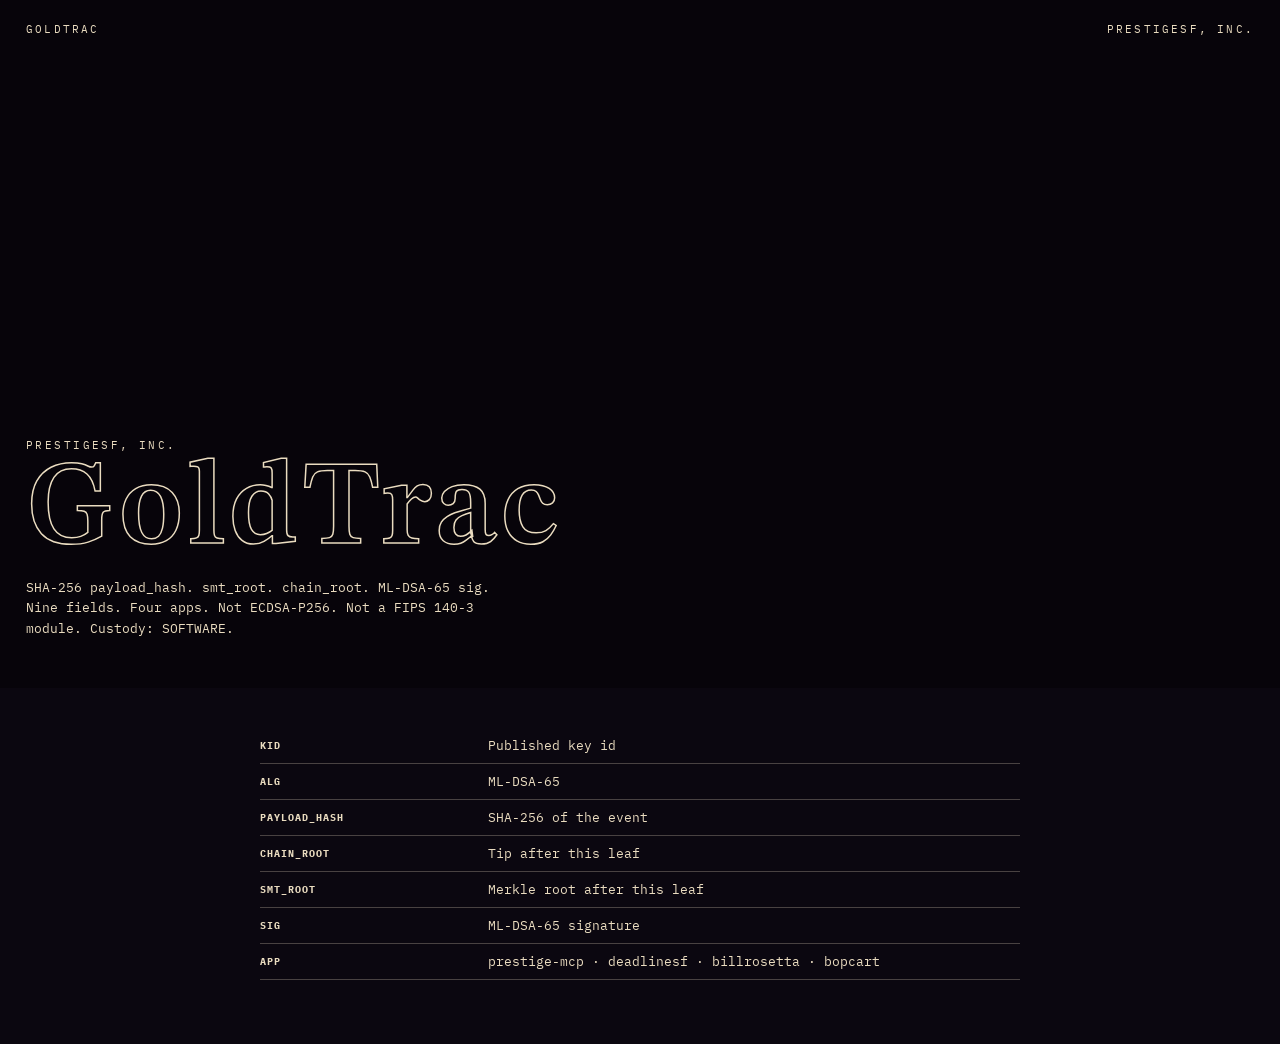
==== index.html @ 7d43ab8f "GoldTrac public face for goldtrac.grok.me — PrestigeSF, Inc." ====
<!DOCTYPE html>
<html lang="en">
<head>
  <meta charset="UTF-8" />
  <meta name="viewport" content="width=device-width, initial-scale=1" />
  <title>GoldTrac — PrestigeSF</title>
  <link href="https://fonts.googleapis.com/css2?family=STIX+Two+Text:wght@600&family=IBM+Plex+Mono:wght@400;500&display=swap" rel="stylesheet" />
  <style>
    * { box-sizing: border-box; margin: 0; }
    html, body { min-height: 100%; background: #07040a; color: #eadcc0; font-family: "IBM Plex Mono", ui-monospace, monospace; }
    header { display: flex; justify-content: space-between; padding: 22px 26px; font-size: 11px; letter-spacing: .2em; text-transform: uppercase; }
    a { color: #eadcc0; text-decoration: none; }
    .stage { min-height: 70vh; display: flex; flex-direction: column; justify-content: flex-end; padding: 0 26px 48px; max-width: 820px; }
    .kicker { font-size: 11px; letter-spacing: .22em; text-transform: uppercase; margin-bottom: 12px; }
    h1 { font-family: "STIX Two Text", serif; font-weight: 600; font-size: clamp(64px, 14vw, 120px); line-height: .8; color: transparent; -webkit-text-stroke: 1.5px #eadcc0; letter-spacing: .04em; }
    .facts { margin-top: 18px; font-size: 13px; line-height: 1.6; max-width: 38em; }
    .sheet { background: #0b0710; padding: 40px 26px 64px; }
    .wrap { max-width: 760px; margin: 0 auto; }
    table { width: 100%; border-collapse: collapse; font-size: 13px; }
    th, td { text-align: left; padding: 9px 0; border-bottom: 1px solid rgba(234,220,192,.28); }
    th { width: 30%; font-size: 10px; letter-spacing: .1em; text-transform: uppercase; }
  </style>
</head>
<body>
  <header>
    <span>GoldTrac</span>
    <span>PrestigeSF, Inc.</span>
  </header>
  <div class="stage">
    <p class="kicker">PrestigeSF, Inc.</p>
    <h1>GoldTrac</h1>
    <div class="facts">
      <p>SHA-256 payload_hash. smt_root. chain_root. ML-DSA-65 sig.</p>
      <p>Nine fields. Four apps. Not ECDSA-P256. Not a FIPS 140-3 module. Custody: SOFTWARE.</p>
    </div>
  </div>
  <div class="sheet">
    <div class="wrap">
      <table>
        <tr><th>kid</th><td>Published key id</td></tr>
        <tr><th>alg</th><td>ML-DSA-65</td></tr>
        <tr><th>payload_hash</th><td>SHA-256 of the event</td></tr>
        <tr><th>chain_root</th><td>Tip after this leaf</td></tr>
        <tr><th>smt_root</th><td>Merkle root after this leaf</td></tr>
        <tr><th>sig</th><td>ML-DSA-65 signature</td></tr>
        <tr><th>app</th><td>prestige-mcp · deadlinesf · billrosetta · bopcart</td></tr>
      </table>
    </div>
  </div>
</body>
</html>
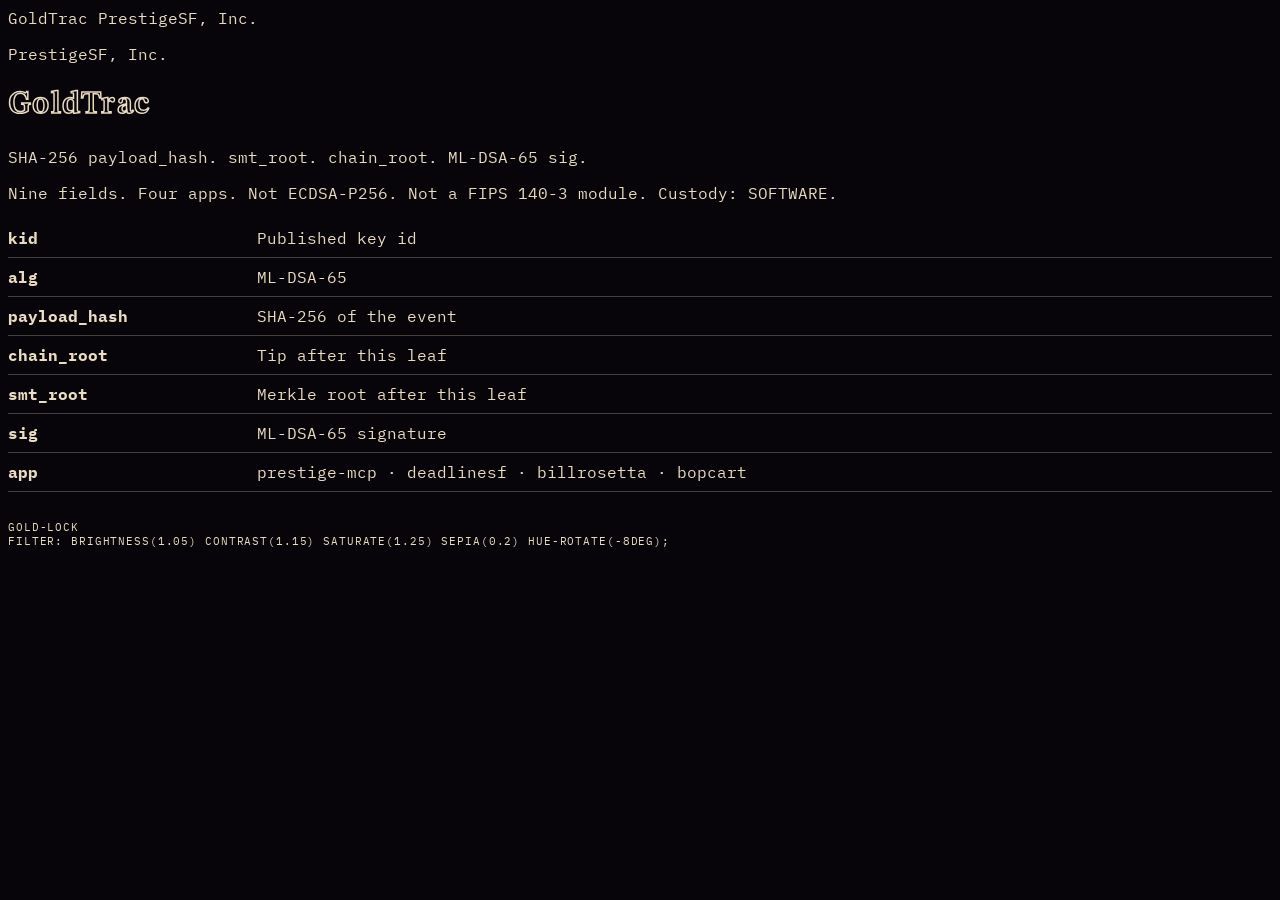
==== commit 1eab759c: "Bind gold-lock filter into the public landing" ====
--- a/index.html
+++ b/index.html
@@ -5,21 +5,8 @@
   <meta name="viewport" content="width=device-width, initial-scale=1" />
   <title>GoldTrac — PrestigeSF</title>
   <link href="https://fonts.googleapis.com/css2?family=STIX+Two+Text:wght@600&family=IBM+Plex+Mono:wght@400;500&display=swap" rel="stylesheet" />
-  <style>
-    * { box-sizing: border-box; margin: 0; }
-    html, body { min-height: 100%; background: #07040a; color: #eadcc0; font-family: "IBM Plex Mono", ui-monospace, monospace; }
-    header { display: flex; justify-content: space-between; padding: 22px 26px; font-size: 11px; letter-spacing: .2em; text-transform: uppercase; }
-    a { color: #eadcc0; text-decoration: none; }
-    .stage { min-height: 70vh; display: flex; flex-direction: column; justify-content: flex-end; padding: 0 26px 48px; max-width: 820px; }
-    .kicker { font-size: 11px; letter-spacing: .22em; text-transform: uppercase; margin-bottom: 12px; }
-    h1 { font-family: "STIX Two Text", serif; font-weight: 600; font-size: clamp(64px, 14vw, 120px); line-height: .8; color: transparent; -webkit-text-stroke: 1.5px #eadcc0; letter-spacing: .04em; }
-    .facts { margin-top: 18px; font-size: 13px; line-height: 1.6; max-width: 38em; }
-    .sheet { background: #0b0710; padding: 40px 26px 64px; }
-    .wrap { max-width: 760px; margin: 0 auto; }
-    table { width: 100%; border-collapse: collapse; font-size: 13px; }
-    th, td { text-align: left; padding: 9px 0; border-bottom: 1px solid rgba(234,220,192,.28); }
-    th { width: 30%; font-size: 10px; letter-spacing: .1em; text-transform: uppercase; }
-  </style>
+  <link rel="stylesheet" href="./tokens.css" />
+  <link rel="stylesheet" href="./components.css" />
 </head>
 <body>
   <header>
@@ -28,7 +15,7 @@
   </header>
   <div class="stage">
     <p class="kicker">PrestigeSF, Inc.</p>
-    <h1>GoldTrac</h1>
+    <h1 class="wordmark">GoldTrac</h1>
     <div class="facts">
       <p>SHA-256 payload_hash. smt_root. chain_root. ML-DSA-65 sig.</p>
       <p>Nine fields. Four apps. Not ECDSA-P256. Not a FIPS 140-3 module. Custody: SOFTWARE.</p>
@@ -45,6 +32,7 @@
         <tr><th>sig</th><td>ML-DSA-65 signature</td></tr>
         <tr><th>app</th><td>prestige-mcp · deadlinesf · billrosetta · bopcart</td></tr>
       </table>
+      <p style="margin-top:28px;font-size:11px;letter-spacing:.08em;text-transform:uppercase">gold-lock<br />filter: brightness(1.05) contrast(1.15) saturate(1.25) sepia(0.2) hue-rotate(-8deg);</p>
     </div>
   </div>
 </body>
--- a/tokens.css
+++ b/tokens.css
@@ -0,0 +1,15 @@
+:root {
+  --color-bg: #07040a;
+  --color-ink: #eadcc0;
+  --color-ink-soft: rgba(234, 220, 192, 0.7);
+  --color-line: rgba(234, 220, 192, 0.28);
+  --color-gold: #d4af37;
+  --color-panel: #110b14;
+  --font-display: "STIX Two Text", "Times New Roman", serif;
+  --font-body: "IBM Plex Mono", ui-monospace, monospace;
+  --space-1: 8px;
+  --space-2: 16px;
+  --space-3: 26px;
+  --leaf-size: 18px;
+  --filter-gold-lock: brightness(1.05) contrast(1.15) saturate(1.25) sepia(0.2) hue-rotate(-8deg);
+}
--- a/components.css
+++ b/components.css
@@ -0,0 +1,69 @@
+@import "./tokens.css";
+
+html, body {
+  background: var(--color-bg);
+  color: var(--color-ink);
+  font-family: var(--font-body);
+}
+
+.hero { position: relative; min-height: 100vh; }
+.hero img.bg {
+  position: absolute; inset: 0;
+  width: 100%; height: 100%;
+  object-fit: cover;
+  object-position: center 42%;
+}
+
+.wordmark {
+  font-family: var(--font-display);
+  font-weight: 600;
+  color: transparent;
+  -webkit-text-stroke: 1.5px var(--color-ink);
+  letter-spacing: 0.04em;
+}
+.wordmark:hover { color: var(--color-ink); }
+
+.leaf-row {
+  display: grid;
+  grid-template-columns: var(--leaf-size) 1fr;
+  gap: 8px;
+  align-items: start;
+  border: 1px solid var(--color-line);
+  padding: 10px 12px;
+}
+.leaf-row img {
+  width: var(--leaf-size);
+  height: var(--leaf-size);
+  object-fit: cover;
+  filter: var(--filter-gold-lock);
+}
+
+.band { position: relative; min-height: 56vh; overflow: hidden; }
+.band img {
+  width: 100%; height: 56vh;
+  object-fit: cover;
+  filter: var(--filter-gold-lock);
+}
+
+table { width: 100%; border-collapse: collapse; }
+th, td {
+  text-align: left;
+  padding: 9px 0;
+  border-bottom: 1px solid var(--color-line);
+}
+
+.btn {
+  display: inline-block;
+  text-decoration: none;
+  font-size: 11px;
+  letter-spacing: 0.14em;
+  text-transform: uppercase;
+  padding: 12px 16px;
+  border: 1px solid var(--color-ink);
+  background: var(--color-ink);
+  color: var(--color-bg);
+}
+.btn.ghost {
+  background: transparent;
+  color: var(--color-ink);
+}
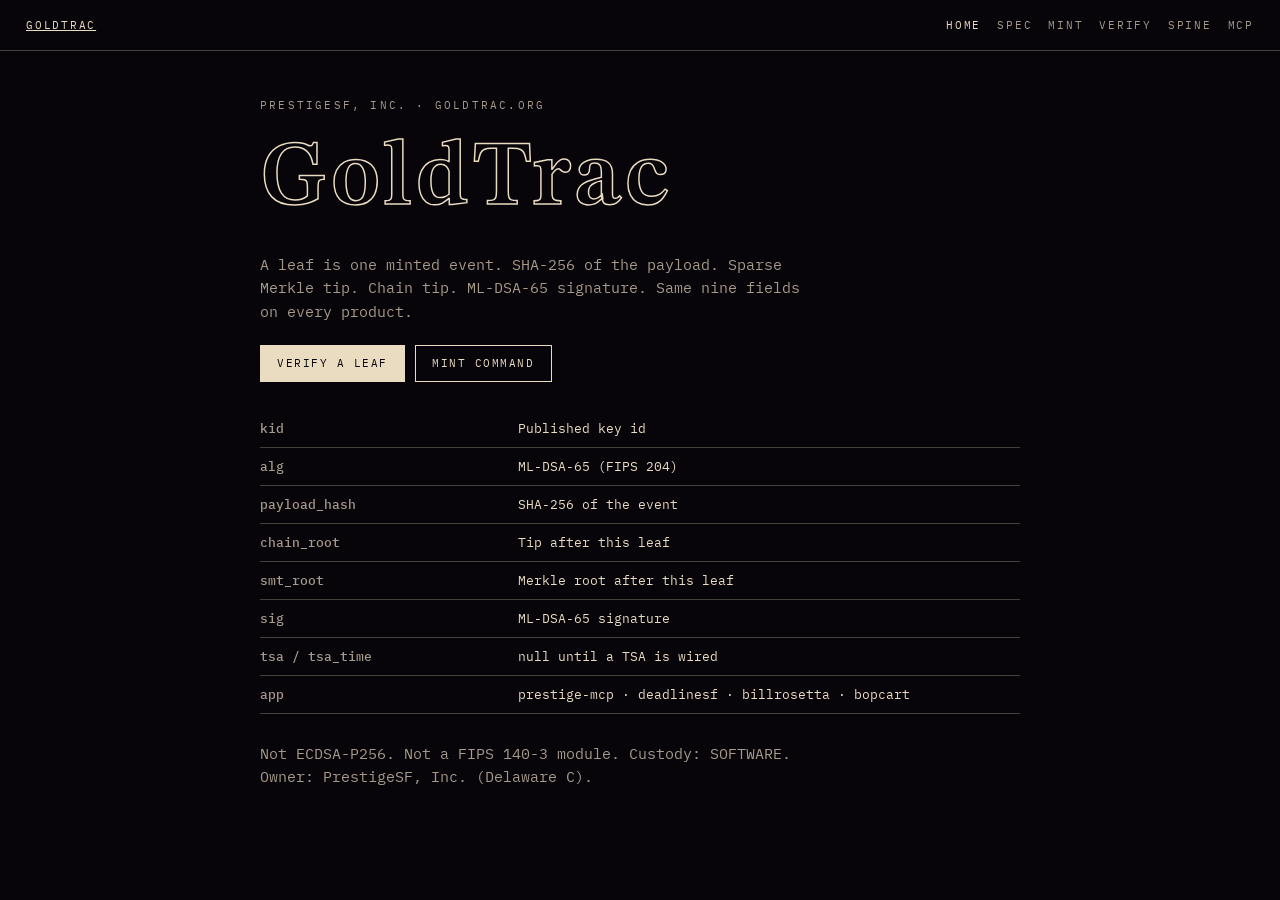
==== commit ae00cd0a: "GoldTrac.org site: mint, spine, verify, facts — not two thin pages" ====
--- a/index.html
+++ b/index.html
@@ -5,35 +5,39 @@
   <meta name="viewport" content="width=device-width, initial-scale=1" />
   <title>GoldTrac — PrestigeSF</title>
   <link href="https://fonts.googleapis.com/css2?family=STIX+Two+Text:wght@600&family=IBM+Plex+Mono:wght@400;500&display=swap" rel="stylesheet" />
-  <link rel="stylesheet" href="./tokens.css" />
   <link rel="stylesheet" href="./components.css" />
 </head>
 <body>
-  <header>
-    <span>GoldTrac</span>
-    <span>PrestigeSF, Inc.</span>
+  <header class="top">
+    <a href="./index.html">GoldTrac</a>
+    <nav>
+      <a class="on" href="./index.html">Home</a>
+      <a href="./spec.html">Spec</a>
+      <a href="./mint.html">Mint</a>
+      <a href="./verify.html">Verify</a>
+      <a href="./spine.html">Spine</a>
+      <a href="./mcp.html">MCP</a>
+    </nav>
   </header>
-  <div class="stage">
-    <p class="kicker">PrestigeSF, Inc.</p>
+  <div class="wrap">
+    <p class="kicker">PrestigeSF, Inc. · goldtrac.org</p>
     <h1 class="wordmark">GoldTrac</h1>
-    <div class="facts">
-      <p>SHA-256 payload_hash. smt_root. chain_root. ML-DSA-65 sig.</p>
-      <p>Nine fields. Four apps. Not ECDSA-P256. Not a FIPS 140-3 module. Custody: SOFTWARE.</p>
+    <p class="lead">A leaf is one minted event. SHA-256 of the payload. Sparse Merkle tip. Chain tip. ML-DSA-65 signature. Same nine fields on every product.</p>
+    <div class="actions">
+      <a class="btn" href="./verify.html">Verify a leaf</a>
+      <a class="btn ghost" href="./mint.html">Mint command</a>
     </div>
-  </div>
-  <div class="sheet">
-    <div class="wrap">
-      <table>
-        <tr><th>kid</th><td>Published key id</td></tr>
-        <tr><th>alg</th><td>ML-DSA-65</td></tr>
-        <tr><th>payload_hash</th><td>SHA-256 of the event</td></tr>
-        <tr><th>chain_root</th><td>Tip after this leaf</td></tr>
-        <tr><th>smt_root</th><td>Merkle root after this leaf</td></tr>
-        <tr><th>sig</th><td>ML-DSA-65 signature</td></tr>
-        <tr><th>app</th><td>prestige-mcp · deadlinesf · billrosetta · bopcart</td></tr>
-      </table>
-      <p style="margin-top:28px;font-size:11px;letter-spacing:.08em;text-transform:uppercase">gold-lock<br />filter: brightness(1.05) contrast(1.15) saturate(1.25) sepia(0.2) hue-rotate(-8deg);</p>
-    </div>
+    <table>
+      <tr><th>kid</th><td>Published key id</td></tr>
+      <tr><th>alg</th><td>ML-DSA-65 (FIPS 204)</td></tr>
+      <tr><th>payload_hash</th><td>SHA-256 of the event</td></tr>
+      <tr><th>chain_root</th><td>Tip after this leaf</td></tr>
+      <tr><th>smt_root</th><td>Merkle root after this leaf</td></tr>
+      <tr><th>sig</th><td>ML-DSA-65 signature</td></tr>
+      <tr><th>tsa / tsa_time</th><td>null until a TSA is wired</td></tr>
+      <tr><th>app</th><td>prestige-mcp · deadlinesf · billrosetta · bopcart</td></tr>
+    </table>
+    <p class="lead">Not ECDSA-P256. Not a FIPS 140-3 module. Custody: SOFTWARE. Owner: PrestigeSF, Inc. (Delaware C).</p>
   </div>
 </body>
 </html>
--- a/components.css
+++ b/components.css
@@ -1,69 +1,38 @@
 @import "./tokens.css";
-
-html, body {
-  background: var(--color-bg);
-  color: var(--color-ink);
-  font-family: var(--font-body);
+html, body { margin: 0; background: var(--color-bg); color: var(--color-ink); font-family: var(--font-body); }
+a { color: var(--color-ink); }
+.top {
+  display: flex; justify-content: space-between; align-items: baseline;
+  gap: 16px; flex-wrap: wrap;
+  padding: 18px 26px;
+  border-bottom: 1px solid var(--color-line);
+  font-size: 11px; letter-spacing: .16em; text-transform: uppercase;
 }
-
-.hero { position: relative; min-height: 100vh; }
-.hero img.bg {
-  position: absolute; inset: 0;
-  width: 100%; height: 100%;
-  object-fit: cover;
-  object-position: center 42%;
-}
-
+.top nav { display: flex; gap: 16px; flex-wrap: wrap; }
+.top nav a { text-decoration: none; color: var(--color-ink-soft); }
+.top nav a:hover, .top nav a.on { color: var(--color-ink); }
+.wrap { max-width: 760px; margin: 0 auto; padding: 36px 26px 80px; }
 .wordmark {
-  font-family: var(--font-display);
-  font-weight: 600;
-  color: transparent;
-  -webkit-text-stroke: 1.5px var(--color-ink);
-  letter-spacing: 0.04em;
+  font-family: var(--font-display); font-weight: 600; font-size: clamp(48px, 12vw, 92px);
+  color: transparent; -webkit-text-stroke: 1.5px var(--color-ink); letter-spacing: .04em; margin: 0 0 12px;
 }
 .wordmark:hover { color: var(--color-ink); }
-
-.leaf-row {
-  display: grid;
-  grid-template-columns: var(--leaf-size) 1fr;
-  gap: 8px;
-  align-items: start;
-  border: 1px solid var(--color-line);
-  padding: 10px 12px;
+.kicker { letter-spacing: .2em; text-transform: uppercase; font-size: 11px; color: var(--color-ink-soft); }
+.lead { font-size: 15px; line-height: 1.55; color: var(--color-ink-soft); max-width: 36em; }
+table { width: 100%; border-collapse: collapse; margin: 28px 0; }
+th, td { text-align: left; padding: 10px 0; border-bottom: 1px solid var(--color-line); font-size: 13px; }
+th { width: 34%; color: var(--color-ink-soft); font-weight: 500; }
+pre, textarea {
+  width: 100%; box-sizing: border-box;
+  background: var(--color-panel); color: var(--color-ink);
+  border: 1px solid var(--color-line); padding: 14px; font: 12px/1.5 var(--font-body);
 }
-.leaf-row img {
-  width: var(--leaf-size);
-  height: var(--leaf-size);
-  object-fit: cover;
-  filter: var(--filter-gold-lock);
+.btn {
+  display: inline-block; text-decoration: none; cursor: pointer;
+  font: 11px/1 var(--font-body); letter-spacing: .14em; text-transform: uppercase;
+  padding: 12px 16px; border: 1px solid var(--color-ink);
+  background: var(--color-ink); color: var(--color-bg);
 }
-
-.band { position: relative; min-height: 56vh; overflow: hidden; }
-.band img {
-  width: 100%; height: 56vh;
-  object-fit: cover;
-  filter: var(--filter-gold-lock);
-}
-
-table { width: 100%; border-collapse: collapse; }
-th, td {
-  text-align: left;
-  padding: 9px 0;
-  border-bottom: 1px solid var(--color-line);
-}
-
-.btn {
-  display: inline-block;
-  text-decoration: none;
-  font-size: 11px;
-  letter-spacing: 0.14em;
-  text-transform: uppercase;
-  padding: 12px 16px;
-  border: 1px solid var(--color-ink);
-  background: var(--color-ink);
-  color: var(--color-bg);
-}
-.btn.ghost {
-  background: transparent;
-  color: var(--color-ink);
-}
+.btn.ghost { background: transparent; color: var(--color-ink); }
+.out { margin-top: 16px; white-space: pre-wrap; border: 1px solid var(--color-line); padding: 14px; }
+.actions { display: flex; gap: 10px; flex-wrap: wrap; margin: 22px 0 8px; }
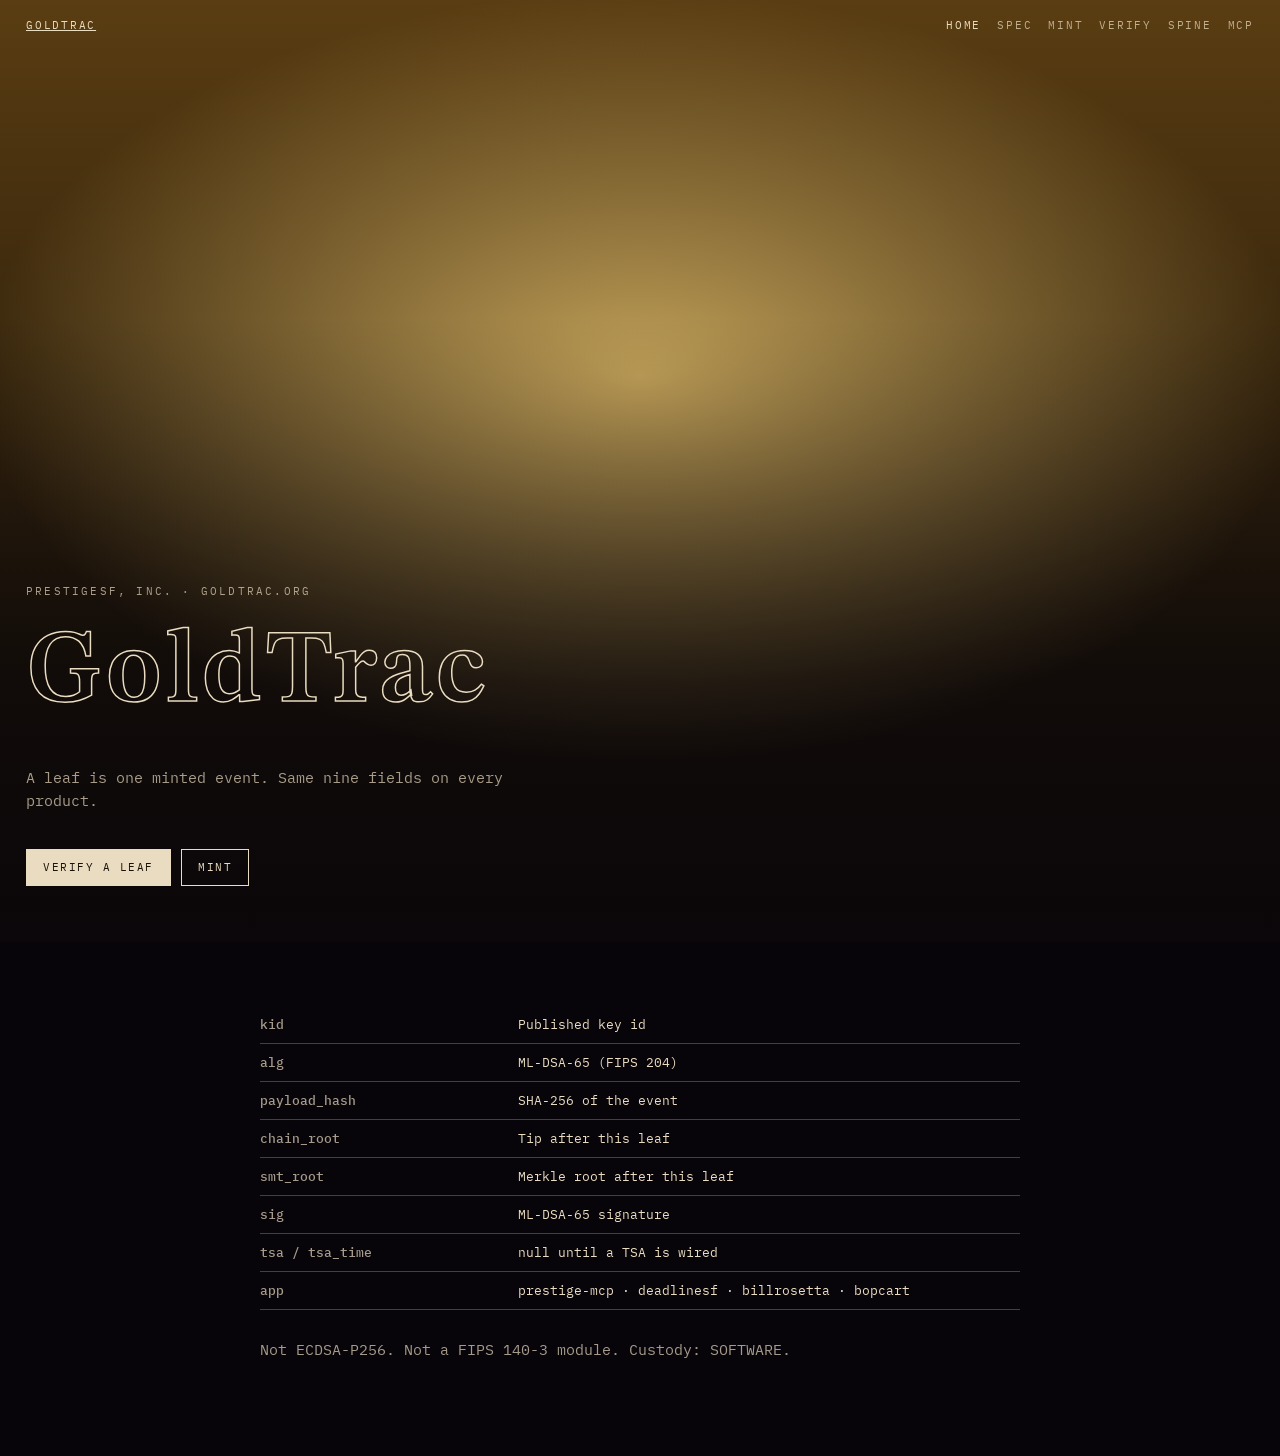
==== commit 16b5a65a: "Restyle goldtrac.org to the grok.me landing: field stage, outlined wordmark" ====
--- a/index.html
+++ b/index.html
@@ -8,36 +8,42 @@
   <link rel="stylesheet" href="./components.css" />
 </head>
 <body>
-  <header class="top">
-    <a href="./index.html">GoldTrac</a>
-    <nav>
-      <a class="on" href="./index.html">Home</a>
-      <a href="./spec.html">Spec</a>
-      <a href="./mint.html">Mint</a>
-      <a href="./verify.html">Verify</a>
-      <a href="./spine.html">Spine</a>
-      <a href="./mcp.html">MCP</a>
-    </nav>
-  </header>
-  <div class="wrap">
-    <p class="kicker">PrestigeSF, Inc. · goldtrac.org</p>
-    <h1 class="wordmark">GoldTrac</h1>
-    <p class="lead">A leaf is one minted event. SHA-256 of the payload. Sparse Merkle tip. Chain tip. ML-DSA-65 signature. Same nine fields on every product.</p>
-    <div class="actions">
-      <a class="btn" href="./verify.html">Verify a leaf</a>
-      <a class="btn ghost" href="./mint.html">Mint command</a>
+  <div class="stage">
+    <header class="top">
+      <a href="./index.html">GoldTrac</a>
+      <nav>
+        <a class="on" href="./index.html">Home</a>
+        <a href="./spec.html">Spec</a>
+        <a href="./mint.html">Mint</a>
+        <a href="./verify.html">Verify</a>
+        <a href="./spine.html">Spine</a>
+        <a href="./mcp.html">MCP</a>
+      </nav>
+    </header>
+    <div class="veil">
+      <p class="kicker">PrestigeSF, Inc. · goldtrac.org</p>
+      <h1 class="wordmark">GoldTrac</h1>
+      <p class="lead">A leaf is one minted event. Same nine fields on every product.</p>
+      <div class="actions">
+        <a class="btn" href="./verify.html">Verify a leaf</a>
+        <a class="btn ghost" href="./mint.html">Mint</a>
+      </div>
     </div>
-    <table>
-      <tr><th>kid</th><td>Published key id</td></tr>
-      <tr><th>alg</th><td>ML-DSA-65 (FIPS 204)</td></tr>
-      <tr><th>payload_hash</th><td>SHA-256 of the event</td></tr>
-      <tr><th>chain_root</th><td>Tip after this leaf</td></tr>
-      <tr><th>smt_root</th><td>Merkle root after this leaf</td></tr>
-      <tr><th>sig</th><td>ML-DSA-65 signature</td></tr>
-      <tr><th>tsa / tsa_time</th><td>null until a TSA is wired</td></tr>
-      <tr><th>app</th><td>prestige-mcp · deadlinesf · billrosetta · bopcart</td></tr>
-    </table>
-    <p class="lead">Not ECDSA-P256. Not a FIPS 140-3 module. Custody: SOFTWARE. Owner: PrestigeSF, Inc. (Delaware C).</p>
+  </div>
+  <div class="sheet">
+    <div class="wrap">
+      <table>
+        <tr><th>kid</th><td>Published key id</td></tr>
+        <tr><th>alg</th><td>ML-DSA-65 (FIPS 204)</td></tr>
+        <tr><th>payload_hash</th><td>SHA-256 of the event</td></tr>
+        <tr><th>chain_root</th><td>Tip after this leaf</td></tr>
+        <tr><th>smt_root</th><td>Merkle root after this leaf</td></tr>
+        <tr><th>sig</th><td>ML-DSA-65 signature</td></tr>
+        <tr><th>tsa / tsa_time</th><td>null until a TSA is wired</td></tr>
+        <tr><th>app</th><td>prestige-mcp · deadlinesf · billrosetta · bopcart</td></tr>
+      </table>
+      <p class="lead">Not ECDSA-P256. Not a FIPS 140-3 module. Custody: SOFTWARE.</p>
+    </div>
   </div>
 </body>
 </html>
--- a/components.css
+++ b/components.css
@@ -1,22 +1,42 @@
 @import "./tokens.css";
-html, body { margin: 0; background: var(--color-bg); color: var(--color-ink); font-family: var(--font-body); }
+html, body { margin: 0; background: #1a1208; color: var(--color-ink); font-family: var(--font-body); }
 a { color: var(--color-ink); }
 .top {
+  position: relative; z-index: 3;
   display: flex; justify-content: space-between; align-items: baseline;
   gap: 16px; flex-wrap: wrap;
   padding: 18px 26px;
-  border-bottom: 1px solid var(--color-line);
   font-size: 11px; letter-spacing: .16em; text-transform: uppercase;
 }
 .top nav { display: flex; gap: 16px; flex-wrap: wrap; }
-.top nav a { text-decoration: none; color: var(--color-ink-soft); }
+.top nav a { text-decoration: none; color: rgba(234,220,192,.72); }
 .top nav a:hover, .top nav a.on { color: var(--color-ink); }
-.wrap { max-width: 760px; margin: 0 auto; padding: 36px 26px 80px; }
+.stage {
+  position: relative; min-height: 100vh;
+  background:
+    radial-gradient(1200px 700px at 50% 40%, #c4a35a 0%, transparent 55%),
+    linear-gradient(180deg, #5a3d12 0%, #1a1208 72%);
+}
+.stage::after {
+  content: ""; position: absolute; inset: 0; pointer-events: none;
+  background-image: url("./field.jpg");
+  background-size: cover; background-position: center 42%;
+  filter: var(--filter-gold-lock);
+  opacity: 1;
+}
+.stage .veil {
+  position: relative; z-index: 2;
+  min-height: calc(100vh - 56px);
+  display: flex; flex-direction: column; justify-content: flex-end;
+  padding: 0 26px 48px;
+  background: linear-gradient(180deg, transparent 30%, rgba(7,4,10,.82) 100%);
+}
+.wrap { max-width: 760px; margin: 0 auto; padding: 36px 26px 80px; position: relative; z-index: 2; }
 .wordmark {
-  font-family: var(--font-display); font-weight: 600; font-size: clamp(48px, 12vw, 92px);
+  font-family: var(--font-display); font-weight: 600; font-size: clamp(52px, 14vw, 104px);
   color: transparent; -webkit-text-stroke: 1.5px var(--color-ink); letter-spacing: .04em; margin: 0 0 12px;
 }
-.wordmark:hover { color: var(--color-ink); }
+.wordmark:hover { color: var(--color-ink); -webkit-text-stroke: 0; }
 .kicker { letter-spacing: .2em; text-transform: uppercase; font-size: 11px; color: var(--color-ink-soft); }
 .lead { font-size: 15px; line-height: 1.55; color: var(--color-ink-soft); max-width: 36em; }
 table { width: 100%; border-collapse: collapse; margin: 28px 0; }
@@ -31,8 +51,9 @@
   display: inline-block; text-decoration: none; cursor: pointer;
   font: 11px/1 var(--font-body); letter-spacing: .14em; text-transform: uppercase;
   padding: 12px 16px; border: 1px solid var(--color-ink);
-  background: var(--color-ink); color: var(--color-bg);
+  background: var(--color-ink); color: #1a1208;
 }
 .btn.ghost { background: transparent; color: var(--color-ink); }
 .out { margin-top: 16px; white-space: pre-wrap; border: 1px solid var(--color-line); padding: 14px; }
 .actions { display: flex; gap: 10px; flex-wrap: wrap; margin: 22px 0 8px; }
+.sheet { background: var(--color-bg); }
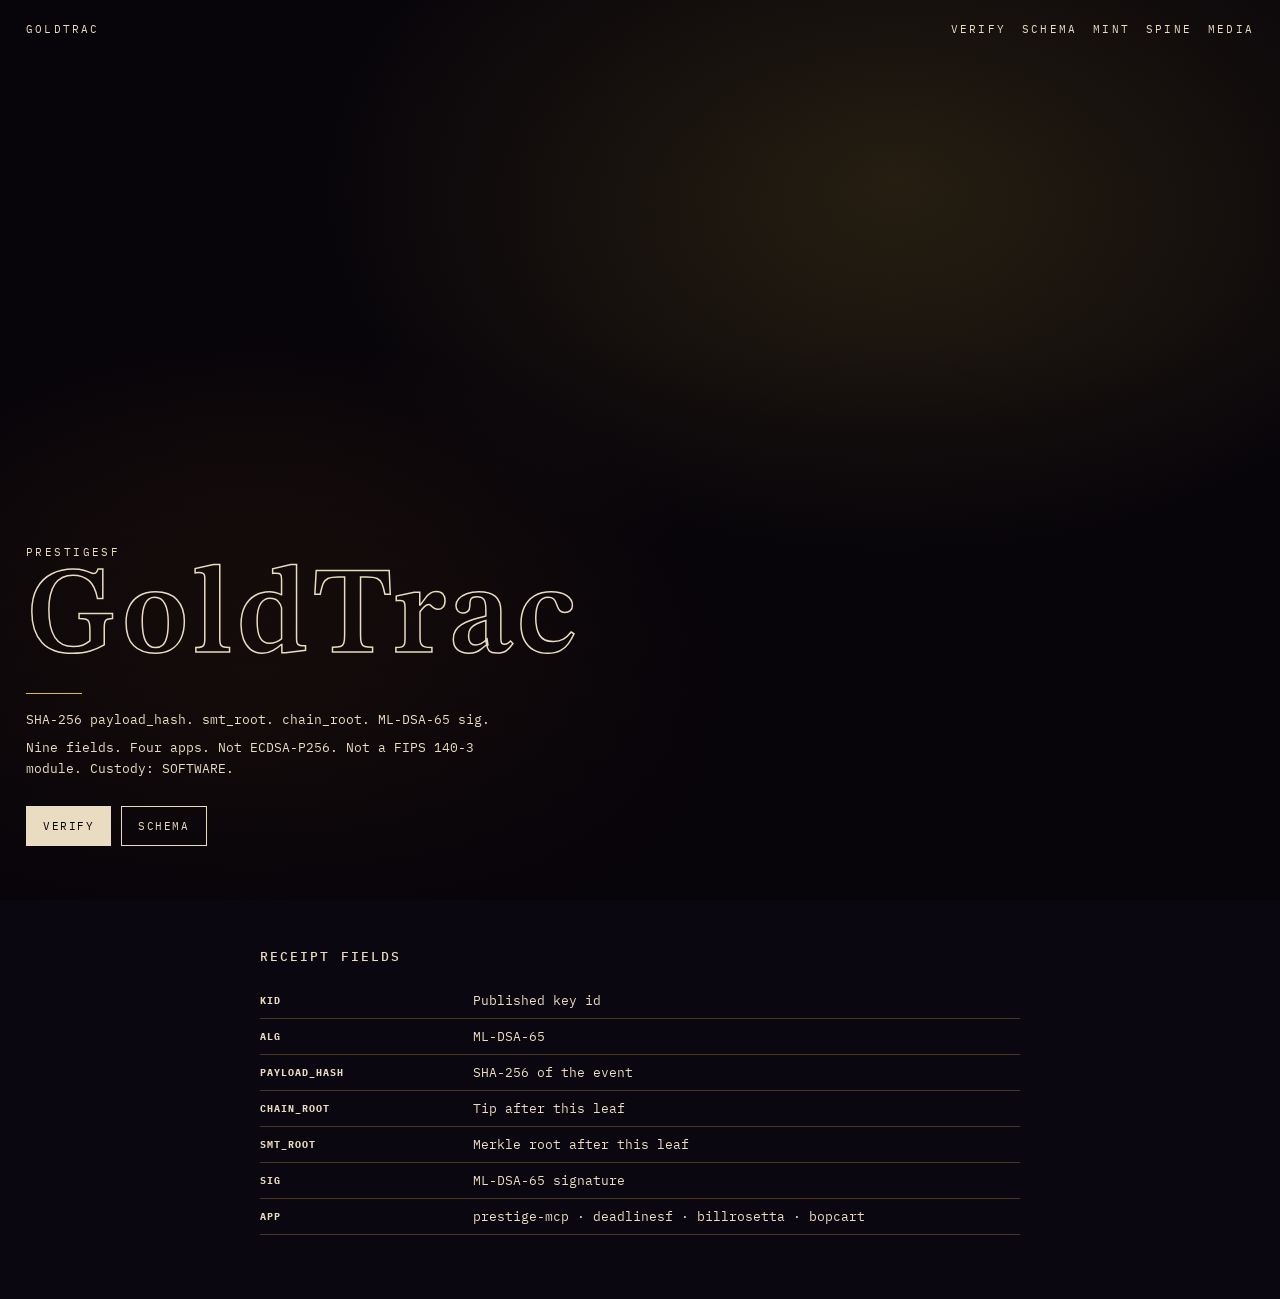
==== commit 75e6ae9f: "Restore PrestigeSF digital standard landing: formula gold field, STIX outline, foil" ====
--- a/index.html
+++ b/index.html
@@ -3,47 +3,158 @@
 <head>
   <meta charset="UTF-8" />
   <meta name="viewport" content="width=device-width, initial-scale=1" />
-  <title>GoldTrac — PrestigeSF</title>
+  <title>GoldTrac</title>
   <link href="https://fonts.googleapis.com/css2?family=STIX+Two+Text:wght@600&family=IBM+Plex+Mono:wght@400;500&display=swap" rel="stylesheet" />
-  <link rel="stylesheet" href="./components.css" />
+  <style>
+    * { box-sizing: border-box; margin: 0; }
+    html, body { height: 100%; background: #07040a; color: #eadcc0; }
+    body { font-family: "IBM Plex Mono", ui-monospace, monospace; }
+    .page { min-height: 100vh; position: relative; overflow: hidden; background:
+      radial-gradient(1200px 800px at 70% 20%, rgba(212,175,55,.18), transparent 50%),
+      radial-gradient(900px 700px at 20% 80%, rgba(90,50,10,.45), transparent 55%),
+      #07040a; }
+    .page::before {
+      content: ""; position: absolute; inset: 0;
+      background-image: url("./dust.jpg");
+      background-size: cover; background-position: center 42%;
+      filter: brightness(1.05) contrast(1.15) saturate(1.25) sepia(0.2) hue-rotate(-8deg);
+    }
+    .shade {
+      position: absolute; inset: 0;
+      background: linear-gradient(180deg, rgba(7,4,10,.28) 0%, rgba(7,4,10,.06) 38%, rgba(7,4,10,.55) 70%, rgba(7,4,10,.9) 100%);
+    }
+    header {
+      position: relative; z-index: 2;
+      display: flex; justify-content: space-between; align-items: baseline;
+      padding: 22px 26px; font-size: 11px; letter-spacing: .2em; text-transform: uppercase;
+    }
+    header a, nav a { color: #eadcc0; text-decoration: none; }
+    nav { display: flex; gap: 16px; flex-wrap: wrap; }
+    .stage {
+      position: relative; z-index: 2;
+      min-height: calc(100vh - 64px);
+      display: flex; flex-direction: column; justify-content: flex-end;
+      padding: 0 26px 48px; max-width: 820px;
+    }
+    .kicker { font-size: 11px; letter-spacing: .22em; text-transform: uppercase; margin-bottom: 12px; }
+    h1.word {
+      font-family: "STIX Two Text", "Times New Roman", serif;
+      font-weight: 600; font-size: clamp(72px, 14vw, 124px); line-height: .8;
+      letter-spacing: .04em; color: transparent; -webkit-text-stroke: 1.5px #eadcc0;
+      cursor: pointer; transition: color .35s ease, text-shadow .35s ease;
+    }
+    h1.word:hover { color: #eadcc0; text-shadow: 0 0 28px rgba(255,214,120,.45); }
+    .rule { width: 56px; height: 1px; background: #e0b84a; margin: 22px 0 16px; }
+    .facts { font-size: 13px; line-height: 1.6; max-width: 38em; }
+    .facts p + p { margin-top: 8px; }
+    .row { display: flex; gap: 10px; margin-top: 26px; flex-wrap: wrap; }
+    .btn {
+      display: inline-block; text-decoration: none;
+      font-size: 11px; letter-spacing: .14em; text-transform: uppercase;
+      padding: 12px 16px; border: 1px solid #eadcc0; background: #eadcc0; color: #07040a;
+    }
+    .btn.ghost { background: transparent; color: #eadcc0; }
+    .sheet { position: relative; z-index: 2; background: #0b0710; padding: 48px 26px 64px; }
+    .wrap { max-width: 760px; margin: 0 auto; }
+    h2 { font-size: 13px; font-weight: 500; letter-spacing: .16em; text-transform: uppercase; margin: 0 0 18px; }
+    table { width: 100%; border-collapse: collapse; font-size: 13px; }
+    th, td { text-align: left; padding: 9px 0; border-bottom: 1px solid rgba(224,184,74,.28); }
+    th { width: 28%; letter-spacing: .1em; text-transform: uppercase; font-size: 10px; }
+    canvas#foil { position: fixed; inset: 0; width: 100%; height: 100%; pointer-events: none; z-index: 3; }
+  </style>
 </head>
 <body>
-  <div class="stage">
-    <header class="top">
+  <div class="page">
+    <div class="shade"></div>
+    <header>
       <a href="./index.html">GoldTrac</a>
       <nav>
-        <a class="on" href="./index.html">Home</a>
-        <a href="./spec.html">Spec</a>
+        <a href="./verify.html">Verify</a>
+        <a href="./spec.html">Schema</a>
         <a href="./mint.html">Mint</a>
-        <a href="./verify.html">Verify</a>
         <a href="./spine.html">Spine</a>
-        <a href="./mcp.html">MCP</a>
+        <a href="./media.html">Media</a>
       </nav>
     </header>
-    <div class="veil">
-      <p class="kicker">PrestigeSF, Inc. · goldtrac.org</p>
-      <h1 class="wordmark">GoldTrac</h1>
-      <p class="lead">A leaf is one minted event. Same nine fields on every product.</p>
-      <div class="actions">
-        <a class="btn" href="./verify.html">Verify a leaf</a>
-        <a class="btn ghost" href="./mint.html">Mint</a>
+    <div class="stage">
+      <p class="kicker">PrestigeSF</p>
+      <h1 class="word">GoldTrac</h1>
+      <div class="rule"></div>
+      <div class="facts">
+        <p>SHA-256 payload_hash. smt_root. chain_root. ML-DSA-65 sig.</p>
+        <p>Nine fields. Four apps. Not ECDSA-P256. Not a FIPS 140-3 module. Custody: SOFTWARE.</p>
+      </div>
+      <div class="row">
+        <a class="btn" href="./verify.html">Verify</a>
+        <a class="btn ghost" href="./spec.html">Schema</a>
       </div>
     </div>
   </div>
   <div class="sheet">
     <div class="wrap">
+      <h2>Receipt fields</h2>
       <table>
         <tr><th>kid</th><td>Published key id</td></tr>
-        <tr><th>alg</th><td>ML-DSA-65 (FIPS 204)</td></tr>
+        <tr><th>alg</th><td>ML-DSA-65</td></tr>
         <tr><th>payload_hash</th><td>SHA-256 of the event</td></tr>
         <tr><th>chain_root</th><td>Tip after this leaf</td></tr>
         <tr><th>smt_root</th><td>Merkle root after this leaf</td></tr>
         <tr><th>sig</th><td>ML-DSA-65 signature</td></tr>
-        <tr><th>tsa / tsa_time</th><td>null until a TSA is wired</td></tr>
         <tr><th>app</th><td>prestige-mcp · deadlinesf · billrosetta · bopcart</td></tr>
       </table>
-      <p class="lead">Not ECDSA-P256. Not a FIPS 140-3 module. Custody: SOFTWARE.</p>
     </div>
   </div>
+  <canvas id="foil"></canvas>
+  <script>
+  (function () {
+    const canvas = document.getElementById("foil");
+    if (!canvas) return;
+    const ctx = canvas.getContext("2d");
+    let W = 0, H = 0, target = { x: 0, y: 0 };
+    function measure() {
+      W = canvas.width = window.innerWidth;
+      H = canvas.height = window.innerHeight;
+      const word = document.querySelector(".word");
+      if (word) {
+        const r = word.getBoundingClientRect();
+        target.x = r.left + r.width * 0.5;
+        target.y = r.top + r.height * 0.45;
+      }
+    }
+    measure(); window.addEventListener("resize", measure);
+    function flake() {
+      return { x: Math.random()*W, y: -20-Math.random()*H*0.4, vx:(Math.random()-0.5)*18, vy:8+Math.random()*14, a:Math.random()*Math.PI*2, va:(Math.random()-0.5)*1.2, w:7+Math.random()*9, h:3+Math.random()*4, stuck:false };
+    }
+    const leaves = Array.from({length:18}, flake);
+    const k = 1.8, g = 22;
+    const wind = () => Math.sin(performance.now()/2800)*10;
+    function step(dt) {
+      for (const L of leaves) {
+        if (L.stuck) continue;
+        L.vx += (-k*L.vx + wind() + (Math.random()-0.5)*8)*dt;
+        L.vy += (g - k*L.vy)*dt;
+        L.x += L.vx*dt; L.y += L.vy*dt; L.a += L.va*dt;
+        const dx = target.x-L.x, dy = target.y-L.y, d2 = dx*dx+dy*dy;
+        if (d2 < 220*220 && d2 > 16) { const d=Math.sqrt(d2), pull=180/d; L.vx += (dx/d)*pull*dt; L.vy += (dy/d)*pull*dt; }
+        if (d2 < 26*26 && Math.random()<0.35) { L.stuck=true; L.vx=L.vy=0; }
+        if (L.y>H+30||L.x<-40||L.x>W+40) Object.assign(L, flake(), {y:-16});
+      }
+    }
+    function draw() {
+      ctx.clearRect(0,0,W,H);
+      for (const L of leaves) {
+        ctx.save(); ctx.translate(L.x,L.y); ctx.rotate(L.a);
+        const gld = ctx.createLinearGradient(-L.w,0,L.w,0);
+        gld.addColorStop(0,"rgba(196,160,70,0.15)");
+        gld.addColorStop(0.45,"rgba(234,220,160,0.85)");
+        gld.addColorStop(1,"rgba(212,175,55,0.55)");
+        ctx.fillStyle=gld; ctx.fillRect(-L.w/2,-L.h/2,L.w,L.h); ctx.restore();
+      }
+    }
+    let last=performance.now();
+    function tick(now){ const dt=Math.min(0.033,(now-last)/1000); last=now; step(dt); draw(); requestAnimationFrame(tick); }
+    requestAnimationFrame(tick);
+  })();
+  </script>
 </body>
 </html>
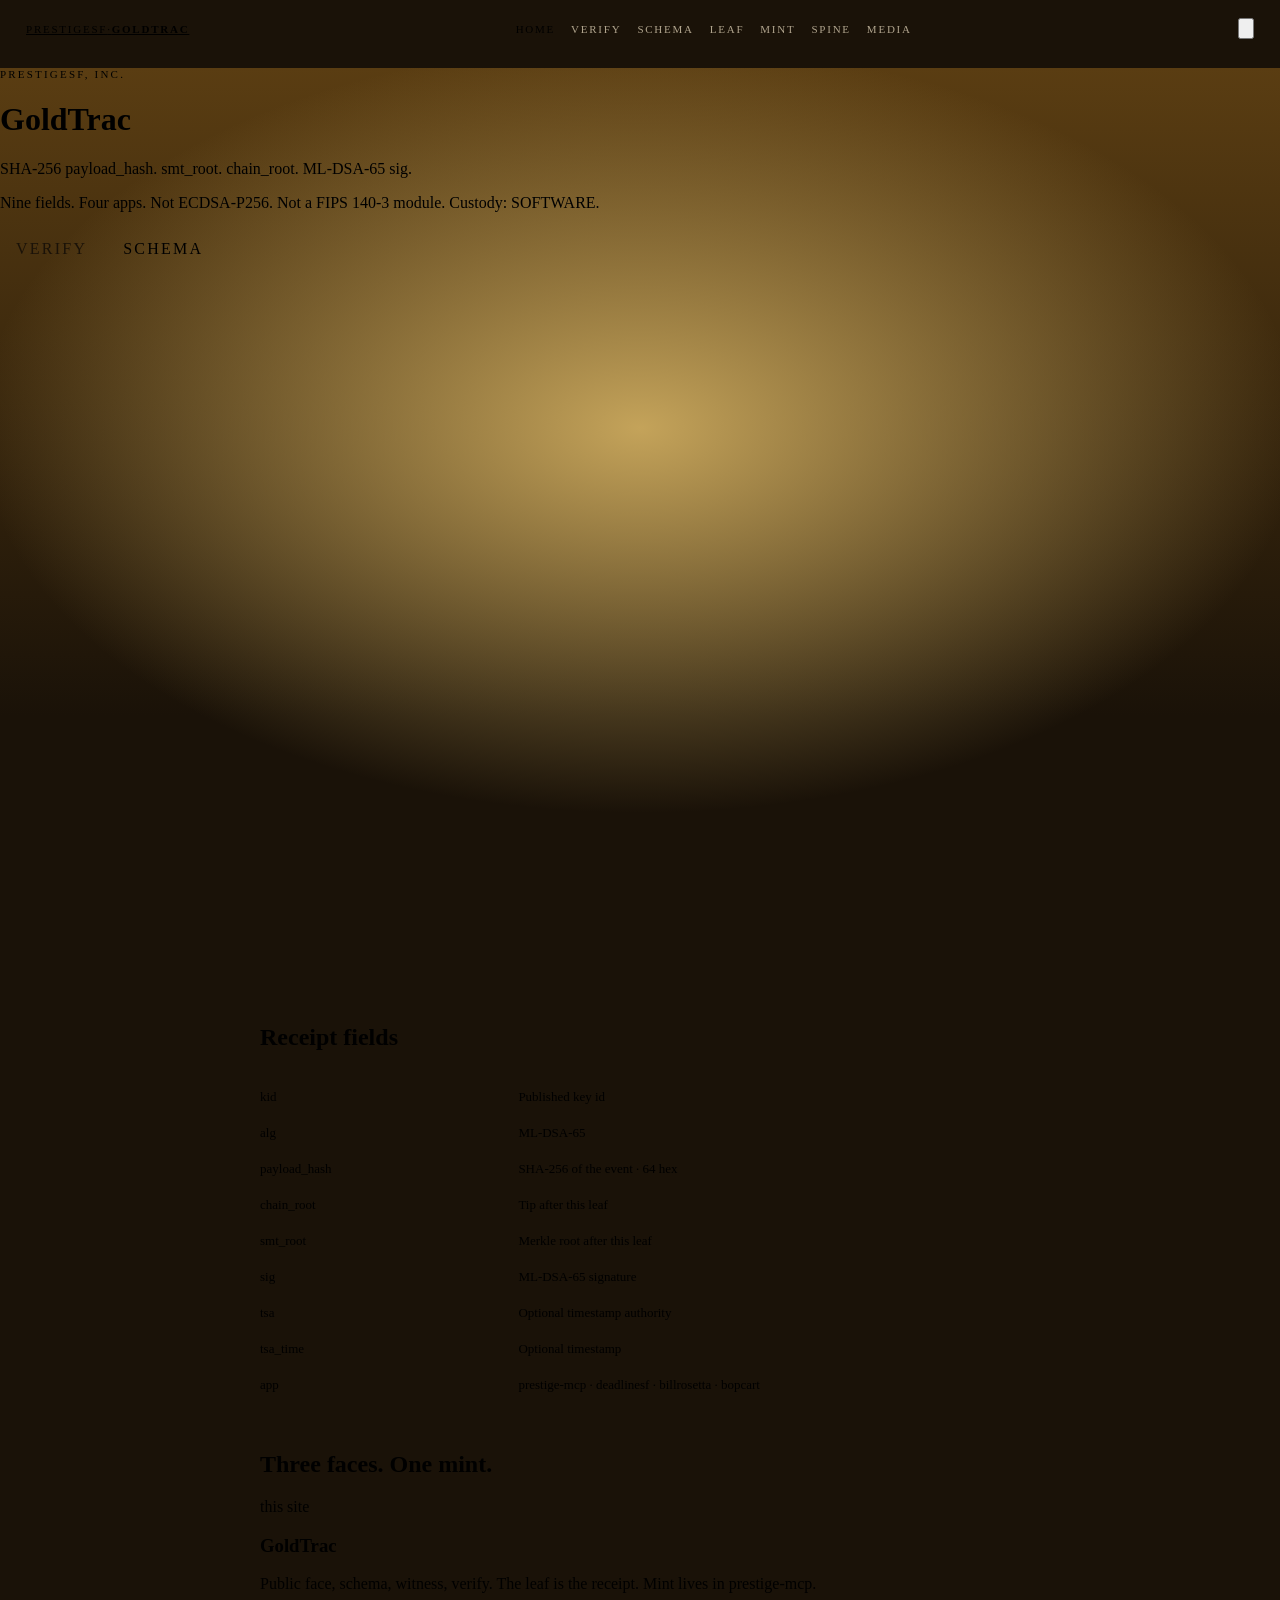
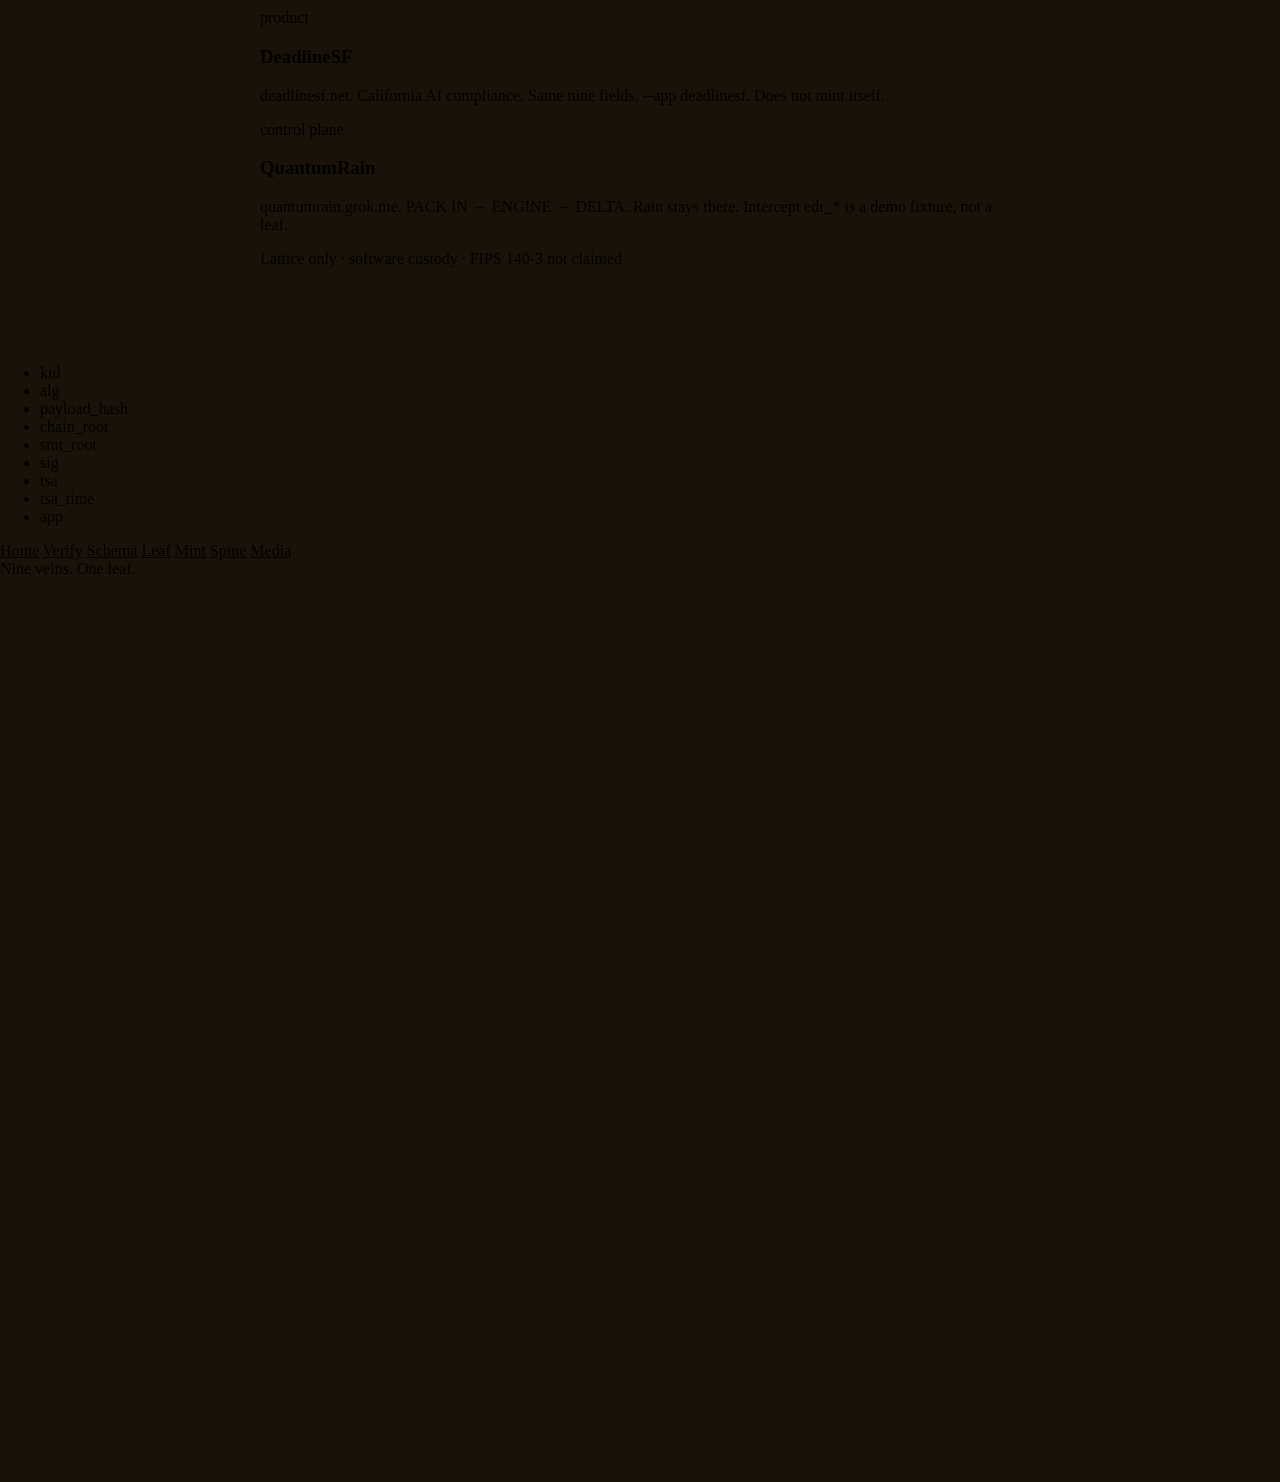
==== commit 91a62e4d: "Replace landing with leaf-latch + outline GoldTrac + three faces" ====
--- a/index.html
+++ b/index.html
@@ -5,79 +5,34 @@
   <meta name="viewport" content="width=device-width, initial-scale=1" />
   <title>GoldTrac</title>
   <link href="https://fonts.googleapis.com/css2?family=STIX+Two+Text:wght@600&family=IBM+Plex+Mono:wght@400;500&display=swap" rel="stylesheet" />
-  <style>
-    * { box-sizing: border-box; margin: 0; }
-    html, body { height: 100%; background: #07040a; color: #eadcc0; }
-    body { font-family: "IBM Plex Mono", ui-monospace, monospace; }
-    .page { min-height: 100vh; position: relative; overflow: hidden; background:
-      radial-gradient(1200px 800px at 70% 20%, rgba(212,175,55,.18), transparent 50%),
-      radial-gradient(900px 700px at 20% 80%, rgba(90,50,10,.45), transparent 55%),
-      #07040a; }
-    .page::before {
-      content: ""; position: absolute; inset: 0;
-      background-image: url("./dust.jpg");
-      background-size: cover; background-position: center 42%;
-      filter: brightness(1.05) contrast(1.15) saturate(1.25) sepia(0.2) hue-rotate(-8deg);
-    }
-    .shade {
-      position: absolute; inset: 0;
-      background: linear-gradient(180deg, rgba(7,4,10,.28) 0%, rgba(7,4,10,.06) 38%, rgba(7,4,10,.55) 70%, rgba(7,4,10,.9) 100%);
-    }
-    header {
-      position: relative; z-index: 2;
-      display: flex; justify-content: space-between; align-items: baseline;
-      padding: 22px 26px; font-size: 11px; letter-spacing: .2em; text-transform: uppercase;
-    }
-    header a, nav a { color: #eadcc0; text-decoration: none; }
-    nav { display: flex; gap: 16px; flex-wrap: wrap; }
-    .stage {
-      position: relative; z-index: 2;
-      min-height: calc(100vh - 64px);
-      display: flex; flex-direction: column; justify-content: flex-end;
-      padding: 0 26px 48px; max-width: 820px;
-    }
-    .kicker { font-size: 11px; letter-spacing: .22em; text-transform: uppercase; margin-bottom: 12px; }
-    h1.word {
-      font-family: "STIX Two Text", "Times New Roman", serif;
-      font-weight: 600; font-size: clamp(72px, 14vw, 124px); line-height: .8;
-      letter-spacing: .04em; color: transparent; -webkit-text-stroke: 1.5px #eadcc0;
-      cursor: pointer; transition: color .35s ease, text-shadow .35s ease;
-    }
-    h1.word:hover { color: #eadcc0; text-shadow: 0 0 28px rgba(255,214,120,.45); }
-    .rule { width: 56px; height: 1px; background: #e0b84a; margin: 22px 0 16px; }
-    .facts { font-size: 13px; line-height: 1.6; max-width: 38em; }
-    .facts p + p { margin-top: 8px; }
-    .row { display: flex; gap: 10px; margin-top: 26px; flex-wrap: wrap; }
-    .btn {
-      display: inline-block; text-decoration: none;
-      font-size: 11px; letter-spacing: .14em; text-transform: uppercase;
-      padding: 12px 16px; border: 1px solid #eadcc0; background: #eadcc0; color: #07040a;
-    }
-    .btn.ghost { background: transparent; color: #eadcc0; }
-    .sheet { position: relative; z-index: 2; background: #0b0710; padding: 48px 26px 64px; }
-    .wrap { max-width: 760px; margin: 0 auto; }
-    h2 { font-size: 13px; font-weight: 500; letter-spacing: .16em; text-transform: uppercase; margin: 0 0 18px; }
-    table { width: 100%; border-collapse: collapse; font-size: 13px; }
-    th, td { text-align: left; padding: 9px 0; border-bottom: 1px solid rgba(224,184,74,.28); }
-    th { width: 28%; letter-spacing: .1em; text-transform: uppercase; font-size: 10px; }
-    canvas#foil { position: fixed; inset: 0; width: 100%; height: 100%; pointer-events: none; z-index: 3; }
-  </style>
+  <link rel="stylesheet" href="./components.css" />
 </head>
 <body>
   <div class="page">
     <div class="shade"></div>
-    <header>
-      <a href="./index.html">GoldTrac</a>
-      <nav>
+    <header class="top">
+      <a class="brand" href="./index.html">
+        <span>PrestigeSF</span><span class="dot">·</span><b>GoldTrac</b>
+      </a>
+      <nav class="desk-nav">
+        <a class="on" href="./index.html">Home</a>
         <a href="./verify.html">Verify</a>
         <a href="./spec.html">Schema</a>
+        <a href="./leaf.html">Leaf</a>
         <a href="./mint.html">Mint</a>
         <a href="./spine.html">Spine</a>
         <a href="./media.html">Media</a>
       </nav>
+      <button class="latch" id="latch" type="button" aria-label="Open menu" aria-expanded="false" aria-controls="leaf-panel">
+        <svg viewBox="0 0 24 24" aria-hidden="true">
+          <path class="vein v1" d="M6 8 C11 7 13 7 18 8" />
+          <path class="vein v2" d="M12 4 C12 10 12 15 12 20" />
+          <path class="vein v3" d="M6 16 C11 17 13 17 18 16" />
+        </svg>
+      </button>
     </header>
     <div class="stage">
-      <p class="kicker">PrestigeSF</p>
+      <p class="kicker">PrestigeSF, Inc.</p>
       <h1 class="word">GoldTrac</h1>
       <div class="rule"></div>
       <div class="facts">
@@ -96,65 +51,54 @@
       <table>
         <tr><th>kid</th><td>Published key id</td></tr>
         <tr><th>alg</th><td>ML-DSA-65</td></tr>
-        <tr><th>payload_hash</th><td>SHA-256 of the event</td></tr>
+        <tr><th>payload_hash</th><td>SHA-256 of the event · 64 hex</td></tr>
         <tr><th>chain_root</th><td>Tip after this leaf</td></tr>
         <tr><th>smt_root</th><td>Merkle root after this leaf</td></tr>
         <tr><th>sig</th><td>ML-DSA-65 signature</td></tr>
+        <tr><th>tsa</th><td>Optional timestamp authority</td></tr>
+        <tr><th>tsa_time</th><td>Optional timestamp</td></tr>
         <tr><th>app</th><td>prestige-mcp · deadlinesf · billrosetta · bopcart</td></tr>
       </table>
+      <h2 style="margin-top:48px">Three faces. One mint.</h2>
+      <div class="faces">
+        <div class="face">
+          <p class="tag">this site</p>
+          <h3>GoldTrac</h3>
+          <p>Public face, schema, witness, verify. The leaf is the receipt. Mint lives in prestige-mcp.</p>
+        </div>
+        <div class="face">
+          <p class="tag">product</p>
+          <h3>DeadlineSF</h3>
+          <p>deadlinesf.net. California AI compliance. Same nine fields. --app deadlinesf. Does not mint itself.</p>
+        </div>
+        <div class="face">
+          <p class="tag">control plane</p>
+          <h3>QuantumRain</h3>
+          <p>quantumrain.grok.me. PACK IN → ENGINE → DELTA. Rain stays there. Intercept edr_* is a demo fixture, not a leaf.</p>
+        </div>
+      </div>
+      <footer class="fine">Lattice only · software custody · FIPS 140-3 not claimed</footer>
+    </div>
+  </div>
+  <div class="leaf-panel" id="leaf-panel" aria-hidden="true">
+    <div class="mist" data-close></div>
+    <div class="leaf-sheet">
+      <ul class="veins">
+        <li>kid</li><li>alg</li><li>payload_hash</li><li>chain_root</li><li>smt_root</li><li>sig</li><li>tsa</li><li>tsa_time</li><li>app</li>
+      </ul>
+      <nav>
+        <a class="on" href="./index.html">Home</a>
+        <a href="./verify.html">Verify</a>
+        <a href="./spec.html">Schema</a>
+        <a href="./leaf.html">Leaf</a>
+        <a href="./mint.html">Mint</a>
+        <a href="./spine.html">Spine</a>
+        <a href="./media.html">Media</a>
+      </nav>
+      <footer>Nine veins. One leaf.</footer>
     </div>
   </div>
   <canvas id="foil"></canvas>
-  <script>
-  (function () {
-    const canvas = document.getElementById("foil");
-    if (!canvas) return;
-    const ctx = canvas.getContext("2d");
-    let W = 0, H = 0, target = { x: 0, y: 0 };
-    function measure() {
-      W = canvas.width = window.innerWidth;
-      H = canvas.height = window.innerHeight;
-      const word = document.querySelector(".word");
-      if (word) {
-        const r = word.getBoundingClientRect();
-        target.x = r.left + r.width * 0.5;
-        target.y = r.top + r.height * 0.45;
-      }
-    }
-    measure(); window.addEventListener("resize", measure);
-    function flake() {
-      return { x: Math.random()*W, y: -20-Math.random()*H*0.4, vx:(Math.random()-0.5)*18, vy:8+Math.random()*14, a:Math.random()*Math.PI*2, va:(Math.random()-0.5)*1.2, w:7+Math.random()*9, h:3+Math.random()*4, stuck:false };
-    }
-    const leaves = Array.from({length:18}, flake);
-    const k = 1.8, g = 22;
-    const wind = () => Math.sin(performance.now()/2800)*10;
-    function step(dt) {
-      for (const L of leaves) {
-        if (L.stuck) continue;
-        L.vx += (-k*L.vx + wind() + (Math.random()-0.5)*8)*dt;
-        L.vy += (g - k*L.vy)*dt;
-        L.x += L.vx*dt; L.y += L.vy*dt; L.a += L.va*dt;
-        const dx = target.x-L.x, dy = target.y-L.y, d2 = dx*dx+dy*dy;
-        if (d2 < 220*220 && d2 > 16) { const d=Math.sqrt(d2), pull=180/d; L.vx += (dx/d)*pull*dt; L.vy += (dy/d)*pull*dt; }
-        if (d2 < 26*26 && Math.random()<0.35) { L.stuck=true; L.vx=L.vy=0; }
-        if (L.y>H+30||L.x<-40||L.x>W+40) Object.assign(L, flake(), {y:-16});
-      }
-    }
-    function draw() {
-      ctx.clearRect(0,0,W,H);
-      for (const L of leaves) {
-        ctx.save(); ctx.translate(L.x,L.y); ctx.rotate(L.a);
-        const gld = ctx.createLinearGradient(-L.w,0,L.w,0);
-        gld.addColorStop(0,"rgba(196,160,70,0.15)");
-        gld.addColorStop(0.45,"rgba(234,220,160,0.85)");
-        gld.addColorStop(1,"rgba(212,175,55,0.55)");
-        ctx.fillStyle=gld; ctx.fillRect(-L.w/2,-L.h/2,L.w,L.h); ctx.restore();
-      }
-    }
-    let last=performance.now();
-    function tick(now){ const dt=Math.min(0.033,(now-last)/1000); last=now; step(dt); draw(); requestAnimationFrame(tick); }
-    requestAnimationFrame(tick);
-  })();
-  </script>
+  <script src="./foil.js"></script>
 </body>
 </html>
--- a/components.css
+++ b/components.css
@@ -0,0 +1,59 @@
+@import "./tokens.css";
+html, body { margin: 0; background: #1a1208; color: var(--color-ink); font-family: var(--font-body); }
+a { color: var(--color-ink); }
+.top {
+  position: relative; z-index: 3;
+  display: flex; justify-content: space-between; align-items: baseline;
+  gap: 16px; flex-wrap: wrap;
+  padding: 18px 26px;
+  font-size: 11px; letter-spacing: .16em; text-transform: uppercase;
+}
+.top nav { display: flex; gap: 16px; flex-wrap: wrap; }
+.top nav a { text-decoration: none; color: rgba(234,220,192,.72); }
+.top nav a:hover, .top nav a.on { color: var(--color-ink); }
+.stage {
+  position: relative; min-height: 100vh;
+  background:
+    radial-gradient(1200px 700px at 50% 40%, #c4a35a 0%, transparent 55%),
+    linear-gradient(180deg, #5a3d12 0%, #1a1208 72%);
+}
+.stage::after {
+  content: ""; position: absolute; inset: 0; pointer-events: none;
+  background-image: url("./field.jpg");
+  background-size: cover; background-position: center 42%;
+  filter: var(--filter-gold-lock);
+  opacity: 1;
+}
+.stage .veil {
+  position: relative; z-index: 2;
+  min-height: calc(100vh - 56px);
+  display: flex; flex-direction: column; justify-content: flex-end;
+  padding: 0 26px 48px;
+  background: linear-gradient(180deg, transparent 30%, rgba(7,4,10,.82) 100%);
+}
+.wrap { max-width: 760px; margin: 0 auto; padding: 36px 26px 80px; position: relative; z-index: 2; }
+.wordmark {
+  font-family: var(--font-display); font-weight: 600; font-size: clamp(52px, 14vw, 104px);
+  color: transparent; -webkit-text-stroke: 1.5px var(--color-ink); letter-spacing: .04em; margin: 0 0 12px;
+}
+.wordmark:hover { color: var(--color-ink); -webkit-text-stroke: 0; }
+.kicker { letter-spacing: .2em; text-transform: uppercase; font-size: 11px; color: var(--color-ink-soft); }
+.lead { font-size: 15px; line-height: 1.55; color: var(--color-ink-soft); max-width: 36em; }
+table { width: 100%; border-collapse: collapse; margin: 28px 0; }
+th, td { text-align: left; padding: 10px 0; border-bottom: 1px solid var(--color-line); font-size: 13px; }
+th { width: 34%; color: var(--color-ink-soft); font-weight: 500; }
+pre, textarea {
+  width: 100%; box-sizing: border-box;
+  background: var(--color-panel); color: var(--color-ink);
+  border: 1px solid var(--color-line); padding: 14px; font: 12px/1.5 var(--font-body);
+}
+.btn {
+  display: inline-block; text-decoration: none; cursor: pointer;
+  font: 11px/1 var(--font-body); letter-spacing: .14em; text-transform: uppercase;
+  padding: 12px 16px; border: 1px solid var(--color-ink);
+  background: var(--color-ink); color: #1a1208;
+}
+.btn.ghost { background: transparent; color: var(--color-ink); }
+.out { margin-top: 16px; white-space: pre-wrap; border: 1px solid var(--color-line); padding: 14px; }
+.actions { display: flex; gap: 10px; flex-wrap: wrap; margin: 22px 0 8px; }
+.sheet { background: var(--color-bg); }
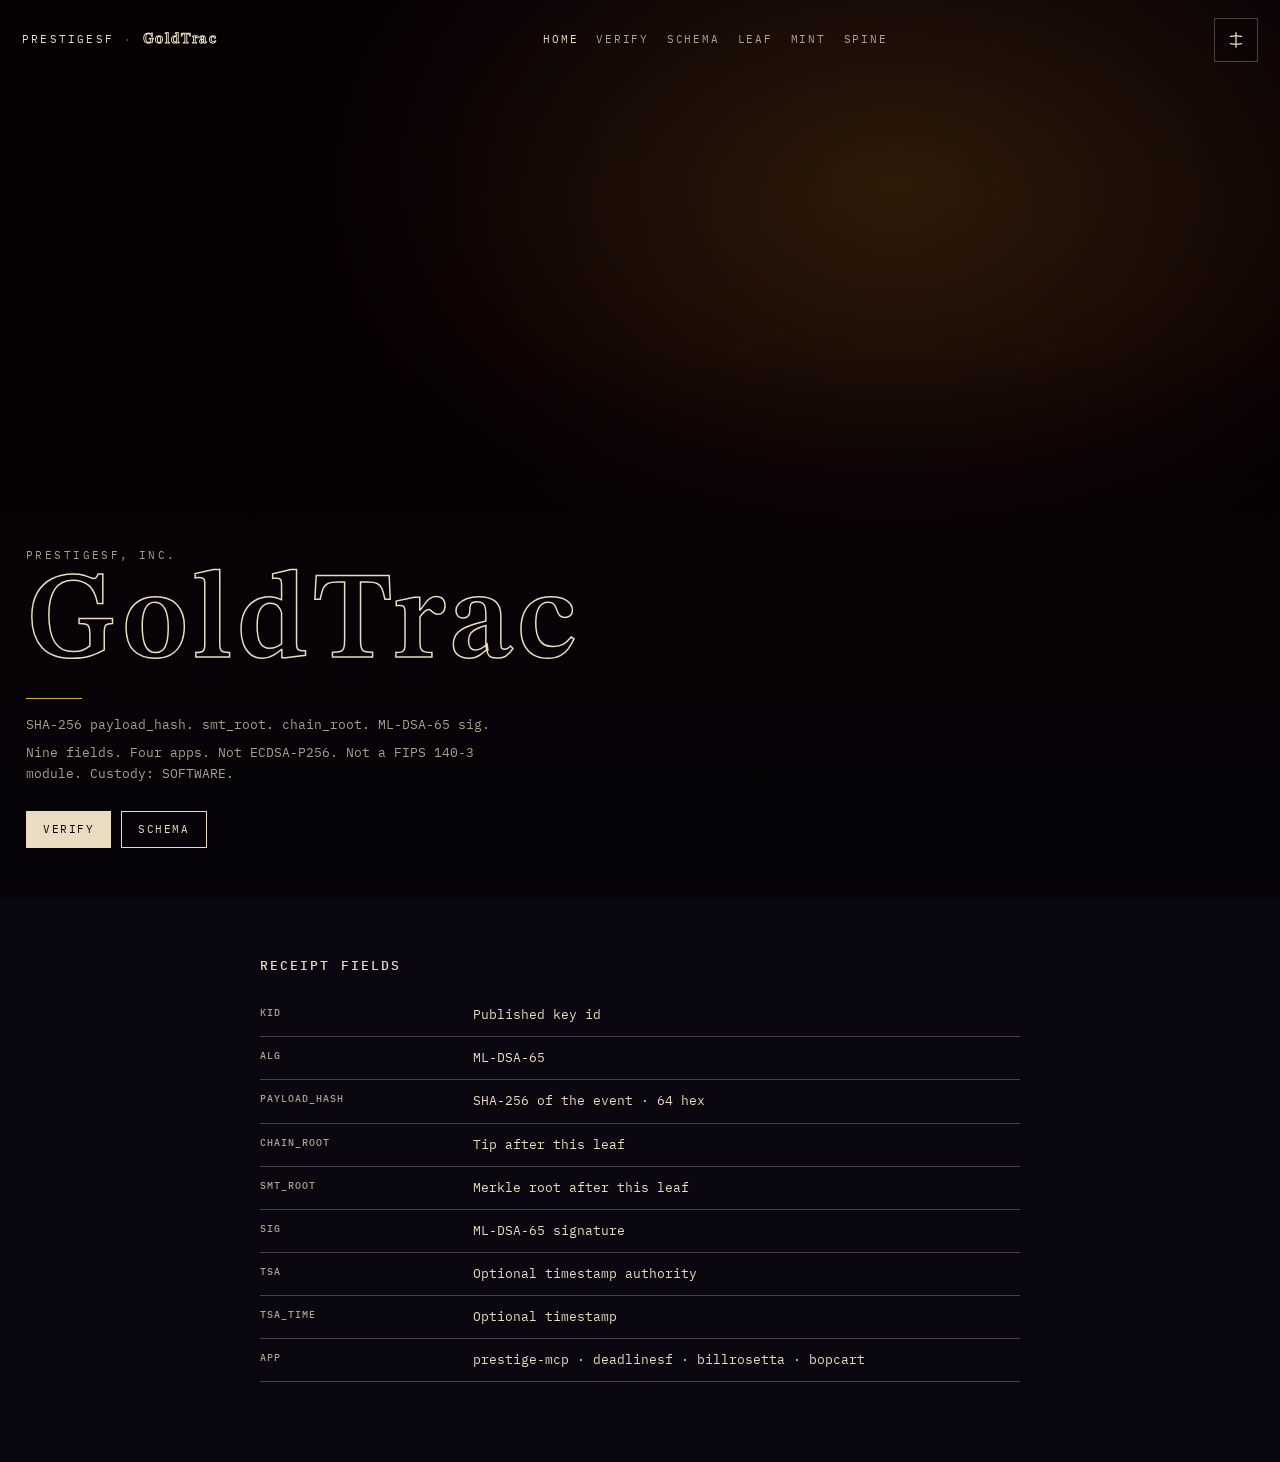
==== commit ffd84988: "GoldTrac landing: leaf latch + outline wordmark on formula field" ====
--- a/index.html
+++ b/index.html
@@ -1,104 +1,79 @@
 <!DOCTYPE html>
 <html lang="en">
 <head>
-  <meta charset="UTF-8" />
-  <meta name="viewport" content="width=device-width, initial-scale=1" />
-  <title>GoldTrac</title>
-  <link href="https://fonts.googleapis.com/css2?family=STIX+Two+Text:wght@600&family=IBM+Plex+Mono:wght@400;500&display=swap" rel="stylesheet" />
-  <link rel="stylesheet" href="./components.css" />
+<meta charset="UTF-8" />
+<meta name="viewport" content="width=device-width, initial-scale=1" />
+<title>GoldTrac</title>
+<link href="https://fonts.googleapis.com/css2?family=STIX+Two+Text:wght@600&family=IBM+Plex+Mono:wght@400;500&display=swap" rel="stylesheet" />
+<link rel="stylesheet" href="./components.css" />
 </head>
 <body>
-  <div class="page">
-    <div class="shade"></div>
-    <header class="top">
-      <a class="brand" href="./index.html">
-        <span>PrestigeSF</span><span class="dot">·</span><b>GoldTrac</b>
-      </a>
-      <nav class="desk-nav">
-        <a class="on" href="./index.html">Home</a>
-        <a href="./verify.html">Verify</a>
-        <a href="./spec.html">Schema</a>
-        <a href="./leaf.html">Leaf</a>
-        <a href="./mint.html">Mint</a>
-        <a href="./spine.html">Spine</a>
-        <a href="./media.html">Media</a>
-      </nav>
-      <button class="latch" id="latch" type="button" aria-label="Open menu" aria-expanded="false" aria-controls="leaf-panel">
-        <svg viewBox="0 0 24 24" aria-hidden="true">
-          <path class="vein v1" d="M6 8 C11 7 13 7 18 8" />
-          <path class="vein v2" d="M12 4 C12 10 12 15 12 20" />
-          <path class="vein v3" d="M6 16 C11 17 13 17 18 16" />
-        </svg>
-      </button>
-    </header>
-    <div class="stage">
-      <p class="kicker">PrestigeSF, Inc.</p>
-      <h1 class="word">GoldTrac</h1>
-      <div class="rule"></div>
-      <div class="facts">
-        <p>SHA-256 payload_hash. smt_root. chain_root. ML-DSA-65 sig.</p>
-        <p>Nine fields. Four apps. Not ECDSA-P256. Not a FIPS 140-3 module. Custody: SOFTWARE.</p>
-      </div>
-      <div class="row">
-        <a class="btn" href="./verify.html">Verify</a>
-        <a class="btn ghost" href="./spec.html">Schema</a>
-      </div>
+<div class="page">
+  <div class="shade"></div>
+  <header class="top">
+    <a class="brand" href="./index.html"><span>PrestigeSF</span><span class="dot">·</span><b>GoldTrac</b></a>
+    <nav class="desk-nav">
+      <a class="on" href="./index.html">Home</a>
+      <a href="./verify.html">Verify</a>
+      <a href="./spec.html">Schema</a>
+      <a href="./leaf.html">Leaf</a>
+      <a href="./mint.html">Mint</a>
+      <a href="./spine.html">Spine</a>
+    </nav>
+    <button class="latch" id="latch" type="button" aria-label="Open menu" aria-expanded="false">
+      <svg viewBox="0 0 24 24" aria-hidden="true">
+        <path class="vein v1" d="M6 8 C11 7 13 7 18 8" />
+        <path class="vein v2" d="M12 4 C12 10 12 15 12 20" />
+        <path class="vein v3" d="M6 16 C11 17 13 17 18 16" />
+      </svg>
+    </button>
+  </header>
+  <div class="stage">
+    <p class="kicker">PrestigeSF, Inc.</p>
+    <h1 class="word">GoldTrac</h1>
+    <div class="rule"></div>
+    <div class="facts">
+      <p>SHA-256 payload_hash. smt_root. chain_root. ML-DSA-65 sig.</p>
+      <p>Nine fields. Four apps. Not ECDSA-P256. Not a FIPS 140-3 module. Custody: SOFTWARE.</p>
+    </div>
+    <div class="row">
+      <a class="btn" href="./verify.html">Verify</a>
+      <a class="btn ghost" href="./spec.html">Schema</a>
     </div>
   </div>
-  <div class="sheet">
-    <div class="wrap">
-      <h2>Receipt fields</h2>
-      <table>
-        <tr><th>kid</th><td>Published key id</td></tr>
-        <tr><th>alg</th><td>ML-DSA-65</td></tr>
-        <tr><th>payload_hash</th><td>SHA-256 of the event · 64 hex</td></tr>
-        <tr><th>chain_root</th><td>Tip after this leaf</td></tr>
-        <tr><th>smt_root</th><td>Merkle root after this leaf</td></tr>
-        <tr><th>sig</th><td>ML-DSA-65 signature</td></tr>
-        <tr><th>tsa</th><td>Optional timestamp authority</td></tr>
-        <tr><th>tsa_time</th><td>Optional timestamp</td></tr>
-        <tr><th>app</th><td>prestige-mcp · deadlinesf · billrosetta · bopcart</td></tr>
-      </table>
-      <h2 style="margin-top:48px">Three faces. One mint.</h2>
-      <div class="faces">
-        <div class="face">
-          <p class="tag">this site</p>
-          <h3>GoldTrac</h3>
-          <p>Public face, schema, witness, verify. The leaf is the receipt. Mint lives in prestige-mcp.</p>
-        </div>
-        <div class="face">
-          <p class="tag">product</p>
-          <h3>DeadlineSF</h3>
-          <p>deadlinesf.net. California AI compliance. Same nine fields. --app deadlinesf. Does not mint itself.</p>
-        </div>
-        <div class="face">
-          <p class="tag">control plane</p>
-          <h3>QuantumRain</h3>
-          <p>quantumrain.grok.me. PACK IN → ENGINE → DELTA. Rain stays there. Intercept edr_* is a demo fixture, not a leaf.</p>
-        </div>
-      </div>
-      <footer class="fine">Lattice only · software custody · FIPS 140-3 not claimed</footer>
-    </div>
+</div>
+<div class="sheet">
+  <div class="wrap">
+    <h2>Receipt fields</h2>
+    <table>
+      <tr><th>kid</th><td>Published key id</td></tr>
+      <tr><th>alg</th><td>ML-DSA-65</td></tr>
+      <tr><th>payload_hash</th><td>SHA-256 of the event · 64 hex</td></tr>
+      <tr><th>chain_root</th><td>Tip after this leaf</td></tr>
+      <tr><th>smt_root</th><td>Merkle root after this leaf</td></tr>
+      <tr><th>sig</th><td>ML-DSA-65 signature</td></tr>
+      <tr><th>tsa</th><td>Optional timestamp authority</td></tr>
+      <tr><th>tsa_time</th><td>Optional timestamp</td></tr>
+      <tr><th>app</th><td>prestige-mcp · deadlinesf · billrosetta · bopcart</td></tr>
+    </table>
   </div>
-  <div class="leaf-panel" id="leaf-panel" aria-hidden="true">
-    <div class="mist" data-close></div>
-    <div class="leaf-sheet">
-      <ul class="veins">
-        <li>kid</li><li>alg</li><li>payload_hash</li><li>chain_root</li><li>smt_root</li><li>sig</li><li>tsa</li><li>tsa_time</li><li>app</li>
-      </ul>
-      <nav>
-        <a class="on" href="./index.html">Home</a>
-        <a href="./verify.html">Verify</a>
-        <a href="./spec.html">Schema</a>
-        <a href="./leaf.html">Leaf</a>
-        <a href="./mint.html">Mint</a>
-        <a href="./spine.html">Spine</a>
-        <a href="./media.html">Media</a>
-      </nav>
-      <footer>Nine veins. One leaf.</footer>
-    </div>
+</div>
+<div class="leaf-panel" id="leaf-panel" aria-hidden="true">
+  <div class="mist" data-close></div>
+  <div class="leaf-sheet">
+    <ul class="veins"><li>kid</li><li>alg</li><li>payload_hash</li><li>chain_root</li><li>smt_root</li><li>sig</li><li>tsa</li><li>tsa_time</li><li>app</li></ul>
+    <nav>
+      <a class="on" href="./index.html">Home</a>
+      <a href="./verify.html">Verify</a>
+      <a href="./spec.html">Schema</a>
+      <a href="./leaf.html">Leaf</a>
+      <a href="./mint.html">Mint</a>
+      <a href="./spine.html">Spine</a>
+    </nav>
+    <footer>Nine veins. One leaf.</footer>
   </div>
-  <canvas id="foil"></canvas>
-  <script src="./foil.js"></script>
+</div>
+<canvas id="foil"></canvas>
+<script src="./foil.js"></script>
 </body>
 </html>
--- a/components.css
+++ b/components.css
@@ -1,59 +1,311 @@
 @import "./tokens.css";
-html, body { margin: 0; background: #1a1208; color: var(--color-ink); font-family: var(--font-body); }
-a { color: var(--color-ink); }
+
+* { box-sizing: border-box; margin: 0; }
+html, body { background: var(--bg); color: var(--ink); }
+body {
+  font-family: var(--body);
+  font-size: 13px;
+  line-height: 1.55;
+  min-height: 100%;
+}
+body.menu-open { overflow: hidden; }
+a { color: var(--ink); text-decoration: none; }
+a:hover { color: var(--gold-hot); }
+
 .top {
-  position: relative; z-index: 3;
-  display: flex; justify-content: space-between; align-items: baseline;
-  gap: 16px; flex-wrap: wrap;
-  padding: 18px 26px;
-  font-size: 11px; letter-spacing: .16em; text-transform: uppercase;
-}
-.top nav { display: flex; gap: 16px; flex-wrap: wrap; }
-.top nav a { text-decoration: none; color: rgba(234,220,192,.72); }
-.top nav a:hover, .top nav a.on { color: var(--color-ink); }
+  position: relative;
+  z-index: 8;
+  display: flex;
+  justify-content: space-between;
+  align-items: center;
+  padding: 18px 22px;
+}
+.brand {
+  display: flex;
+  align-items: baseline;
+  gap: 10px;
+  letter-spacing: .2em;
+  text-transform: uppercase;
+  font-size: 11px;
+}
+.brand .dot { color: var(--ink-dim); }
+.brand b {
+  font-family: var(--display);
+  font-weight: 600;
+  letter-spacing: .08em;
+  font-size: 15px;
+  color: transparent;
+  -webkit-text-stroke: 1px var(--ink);
+  text-transform: none;
+}
+.brand b:hover { color: var(--ink); -webkit-text-stroke: 0; }
+
+.desk-nav {
+  display: none;
+  gap: 18px;
+  font-size: 11px;
+  letter-spacing: .16em;
+  text-transform: uppercase;
+}
+.desk-nav a { color: var(--ink-soft); }
+.desk-nav a.on, .desk-nav a:hover { color: var(--ink); }
+@media (min-width: 920px) {
+  .desk-nav { display: flex; }
+}
+
+.latch {
+  width: 44px;
+  height: 44px;
+  border: 1px solid var(--line);
+  background: rgba(7,4,10,.35);
+  backdrop-filter: blur(8px);
+  color: var(--ink);
+  display: grid;
+  place-items: center;
+  cursor: pointer;
+  padding: 0;
+}
+.latch svg { width: 22px; height: 22px; overflow: visible; }
+.latch .vein {
+  fill: none;
+  stroke: var(--ink);
+  stroke-width: 1.4;
+  stroke-linecap: round;
+  transition: transform .45s cubic-bezier(.2,.8,.2,1), opacity .3s;
+  transform-origin: 12px 12px;
+}
+body.menu-open .latch .v1 { transform: rotate(28deg) translate(0, 2px); }
+body.menu-open .latch .v2 { opacity: .35; }
+body.menu-open .latch .v3 { transform: rotate(-28deg) translate(0, -2px); }
+.latch:hover { border-color: var(--gold); }
+.latch:focus-visible { outline: 1px solid var(--gold); outline-offset: 3px; }
+
+.leaf-panel {
+  position: fixed;
+  inset: 0;
+  z-index: 7;
+  pointer-events: none;
+  opacity: 0;
+  transition: opacity .35s ease;
+}
+body.menu-open .leaf-panel {
+  pointer-events: auto;
+  opacity: 1;
+}
+.leaf-panel .mist {
+  position: absolute;
+  inset: 0;
+  background: rgba(7,4,10,.72);
+}
+.leaf-sheet {
+  position: absolute;
+  top: 0;
+  right: 0;
+  height: 100%;
+  width: min(520px, 100%);
+  background:
+    radial-gradient(500px 300px at 80% 0%, rgba(212,175,55,.16), transparent 55%),
+    var(--bg-2);
+  border-left: 1px solid var(--line);
+  transform: translateX(24px) rotate(-1.2deg);
+  clip-path: polygon(12% 0, 100% 0, 100% 100%, 0 100%);
+  padding: 88px 32px 40px 56px;
+  display: grid;
+  grid-template-rows: auto 1fr auto;
+  gap: 28px;
+  transition: transform .5s cubic-bezier(.2,.8,.2,1);
+}
+body.menu-open .leaf-sheet { transform: translateX(0) rotate(0); }
+.leaf-sheet .veins { list-style: none; padding: 0; }
+.leaf-sheet .veins li {
+  font-size: 10px;
+  letter-spacing: .16em;
+  text-transform: uppercase;
+  color: var(--ink-dim);
+  padding: 4px 0 4px 18px;
+  position: relative;
+}
+.leaf-sheet .veins li::before {
+  content: "";
+  position: absolute;
+  left: 0;
+  top: 11px;
+  width: 10px;
+  height: 1px;
+  background: var(--gold);
+}
+.leaf-sheet nav a {
+  display: block;
+  font-family: var(--display);
+  font-size: clamp(28px, 6vw, 42px);
+  line-height: 1.05;
+  letter-spacing: .03em;
+  color: transparent;
+  -webkit-text-stroke: 1px var(--ink);
+  padding: 6px 0;
+  transition: color .25s ease, padding-left .25s ease;
+}
+.leaf-sheet nav a:hover,
+.leaf-sheet nav a.on {
+  color: var(--ink);
+  -webkit-text-stroke: 0;
+  padding-left: 8px;
+}
+.leaf-sheet footer {
+  font-size: 10px;
+  letter-spacing: .14em;
+  text-transform: uppercase;
+  color: var(--ink-dim);
+}
+
+.page { min-height: 100vh; position: relative; overflow: hidden; }
+.page::before {
+  content: "";
+  position: absolute;
+  inset: 0;
+  background-color: #140c08;
+  background-image: url("./dust.jpg"), radial-gradient(1200px 800px at 70% 20%, rgba(212,175,55,.18), transparent 50%);
+  background-size: cover;
+  background-position: center 42%;
+  filter: var(--filter-gold-lock);
+}
+.shade {
+  position: absolute;
+  inset: 0;
+  background: linear-gradient(180deg, rgba(7,4,10,.28) 0%, rgba(7,4,10,.06) 38%, rgba(7,4,10,.55) 70%, rgba(7,4,10,.92) 100%);
+}
 .stage {
-  position: relative; min-height: 100vh;
-  background:
-    radial-gradient(1200px 700px at 50% 40%, #c4a35a 0%, transparent 55%),
-    linear-gradient(180deg, #5a3d12 0%, #1a1208 72%);
-}
-.stage::after {
-  content: ""; position: absolute; inset: 0; pointer-events: none;
-  background-image: url("./field.jpg");
-  background-size: cover; background-position: center 42%;
-  filter: var(--filter-gold-lock);
-  opacity: 1;
-}
-.stage .veil {
-  position: relative; z-index: 2;
-  min-height: calc(100vh - 56px);
-  display: flex; flex-direction: column; justify-content: flex-end;
-  padding: 0 26px 48px;
-  background: linear-gradient(180deg, transparent 30%, rgba(7,4,10,.82) 100%);
-}
-.wrap { max-width: 760px; margin: 0 auto; padding: 36px 26px 80px; position: relative; z-index: 2; }
-.wordmark {
-  font-family: var(--font-display); font-weight: 600; font-size: clamp(52px, 14vw, 104px);
-  color: transparent; -webkit-text-stroke: 1.5px var(--color-ink); letter-spacing: .04em; margin: 0 0 12px;
-}
-.wordmark:hover { color: var(--color-ink); -webkit-text-stroke: 0; }
-.kicker { letter-spacing: .2em; text-transform: uppercase; font-size: 11px; color: var(--color-ink-soft); }
-.lead { font-size: 15px; line-height: 1.55; color: var(--color-ink-soft); max-width: 36em; }
-table { width: 100%; border-collapse: collapse; margin: 28px 0; }
-th, td { text-align: left; padding: 10px 0; border-bottom: 1px solid var(--color-line); font-size: 13px; }
-th { width: 34%; color: var(--color-ink-soft); font-weight: 500; }
+  position: relative;
+  z-index: 2;
+  min-height: calc(100vh - 80px);
+  display: flex;
+  flex-direction: column;
+  justify-content: flex-end;
+  padding: 0 26px 52px;
+  max-width: 820px;
+}
+.kicker {
+  font-size: 11px;
+  letter-spacing: .22em;
+  text-transform: uppercase;
+  margin-bottom: 12px;
+  color: var(--ink-soft);
+}
+h1.word,
+h1.wordmark {
+  font-family: var(--display);
+  font-weight: 600;
+  font-size: clamp(64px, 14vw, 124px);
+  line-height: .8;
+  letter-spacing: .04em;
+  color: transparent;
+  -webkit-text-stroke: 1.5px var(--ink);
+  cursor: default;
+  transition: color .35s ease, text-shadow .35s ease, -webkit-text-stroke .35s ease;
+}
+h1.word:hover,
+h1.wordmark:hover {
+  color: var(--ink);
+  -webkit-text-stroke: 0;
+  text-shadow: 0 0 28px rgba(255,214,120,.45);
+}
+.rule { width: 56px; height: 1px; background: var(--gold); margin: 22px 0 16px; }
+.facts { font-size: 13px; line-height: 1.6; max-width: 38em; color: var(--ink-soft); }
+.facts p + p { margin-top: 8px; }
+.row { display: flex; gap: 10px; margin-top: 26px; flex-wrap: wrap; }
+
+.btn {
+  display: inline-block;
+  font: 11px/1 var(--body);
+  letter-spacing: .14em;
+  text-transform: uppercase;
+  padding: 12px 16px;
+  border: 1px solid var(--ink);
+  background: var(--ink);
+  color: var(--bg);
+  cursor: pointer;
+}
+.btn.ghost { background: transparent; color: var(--ink); }
+.btn:hover { border-color: var(--gold-hot); }
+
+.sheet { position: relative; z-index: 2; background: var(--bg-2); padding: 56px 26px 80px; }
+.wrap { max-width: 760px; margin: 0 auto; padding: 28px 26px 80px; position: relative; z-index: 2; }
+.sheet .wrap { padding: 0; }
+h2 {
+  font-size: 13px;
+  font-weight: 500;
+  letter-spacing: .16em;
+  text-transform: uppercase;
+  margin: 0 0 18px;
+}
+table { width: 100%; border-collapse: collapse; font-size: 13px; }
+th, td { text-align: left; padding: 11px 0; border-bottom: 1px solid var(--line); vertical-align: top; }
+th { width: 28%; letter-spacing: .1em; text-transform: uppercase; font-size: 10px; color: var(--ink-soft); font-weight: 500; }
+
+.lead { font-size: 15px; line-height: 1.6; color: var(--ink-soft); max-width: 38em; margin-bottom: 16px; }
 pre, textarea {
-  width: 100%; box-sizing: border-box;
-  background: var(--color-panel); color: var(--color-ink);
-  border: 1px solid var(--color-line); padding: 14px; font: 12px/1.5 var(--font-body);
-}
-.btn {
-  display: inline-block; text-decoration: none; cursor: pointer;
-  font: 11px/1 var(--font-body); letter-spacing: .14em; text-transform: uppercase;
-  padding: 12px 16px; border: 1px solid var(--color-ink);
-  background: var(--color-ink); color: #1a1208;
-}
-.btn.ghost { background: transparent; color: var(--color-ink); }
-.out { margin-top: 16px; white-space: pre-wrap; border: 1px solid var(--color-line); padding: 14px; }
+  width: 100%;
+  box-sizing: border-box;
+  background: var(--panel);
+  color: var(--ink);
+  border: 1px solid var(--line);
+  padding: 14px;
+  font: 12px/1.5 var(--body);
+}
+textarea { min-height: 220px; }
+.out { margin-top: 16px; white-space: pre-wrap; border: 1px solid var(--line); padding: 14px; }
 .actions { display: flex; gap: 10px; flex-wrap: wrap; margin: 22px 0 8px; }
-.sheet { background: var(--color-bg); }
+.pass { border-color: var(--gold); }
+.fail { border-color: #c45c4a; color: #f0c0b4; }
+
+.faces {
+  display: grid;
+  grid-template-columns: 1fr;
+  gap: 18px;
+  margin-top: 8px;
+}
+@media (min-width: 720px) { .faces { grid-template-columns: 1fr 1fr 1fr; } }
+.face {
+  border: 1px solid var(--line);
+  padding: 18px 16px 16px;
+  min-height: 160px;
+}
+.face .tag { font-size: 10px; letter-spacing: .16em; text-transform: uppercase; color: var(--gold); margin-bottom: 10px; }
+.face h3 {
+  font-family: var(--display);
+  font-size: 22px;
+  font-weight: 600;
+  color: transparent;
+  -webkit-text-stroke: 1px var(--ink);
+  margin-bottom: 10px;
+}
+.face p { color: var(--ink-soft); font-size: 12px; }
+
+.leaf-card {
+  display: grid;
+  grid-template-columns: 28px 1fr;
+  gap: 12px;
+  border: 1px solid var(--line);
+  padding: 14px 16px;
+  margin: 12px 0;
+  align-items: start;
+}
+.leaf-card svg { width: 22px; height: 28px; }
+.leaf-card .tag { font-size: 10px; letter-spacing: .14em; text-transform: uppercase; color: var(--gold); margin-bottom: 4px; }
+
+footer.fine {
+  margin-top: 36px;
+  font-size: 10px;
+  letter-spacing: .14em;
+  text-transform: uppercase;
+  color: var(--ink-dim);
+}
+
+canvas#foil {
+  position: fixed;
+  inset: 0;
+  width: 100%;
+  height: 100%;
+  pointer-events: none;
+  z-index: 4;
+}
